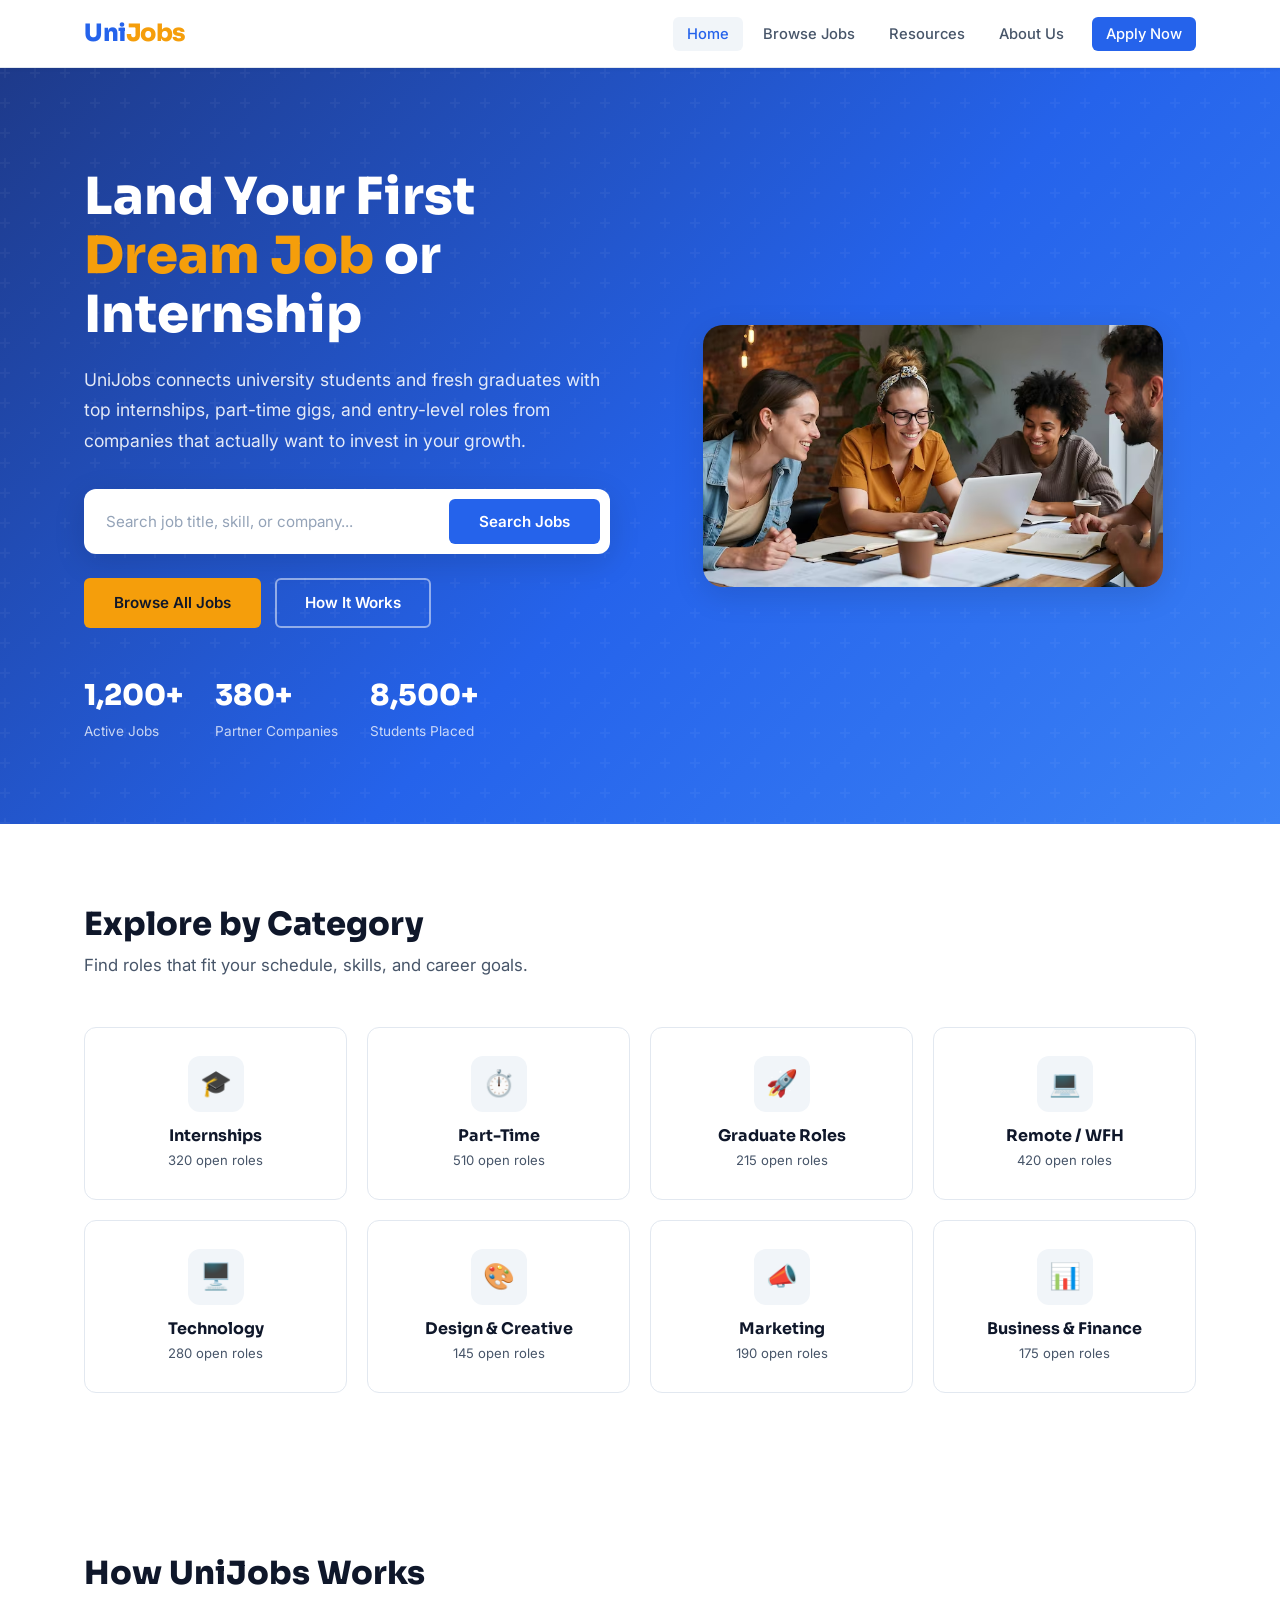
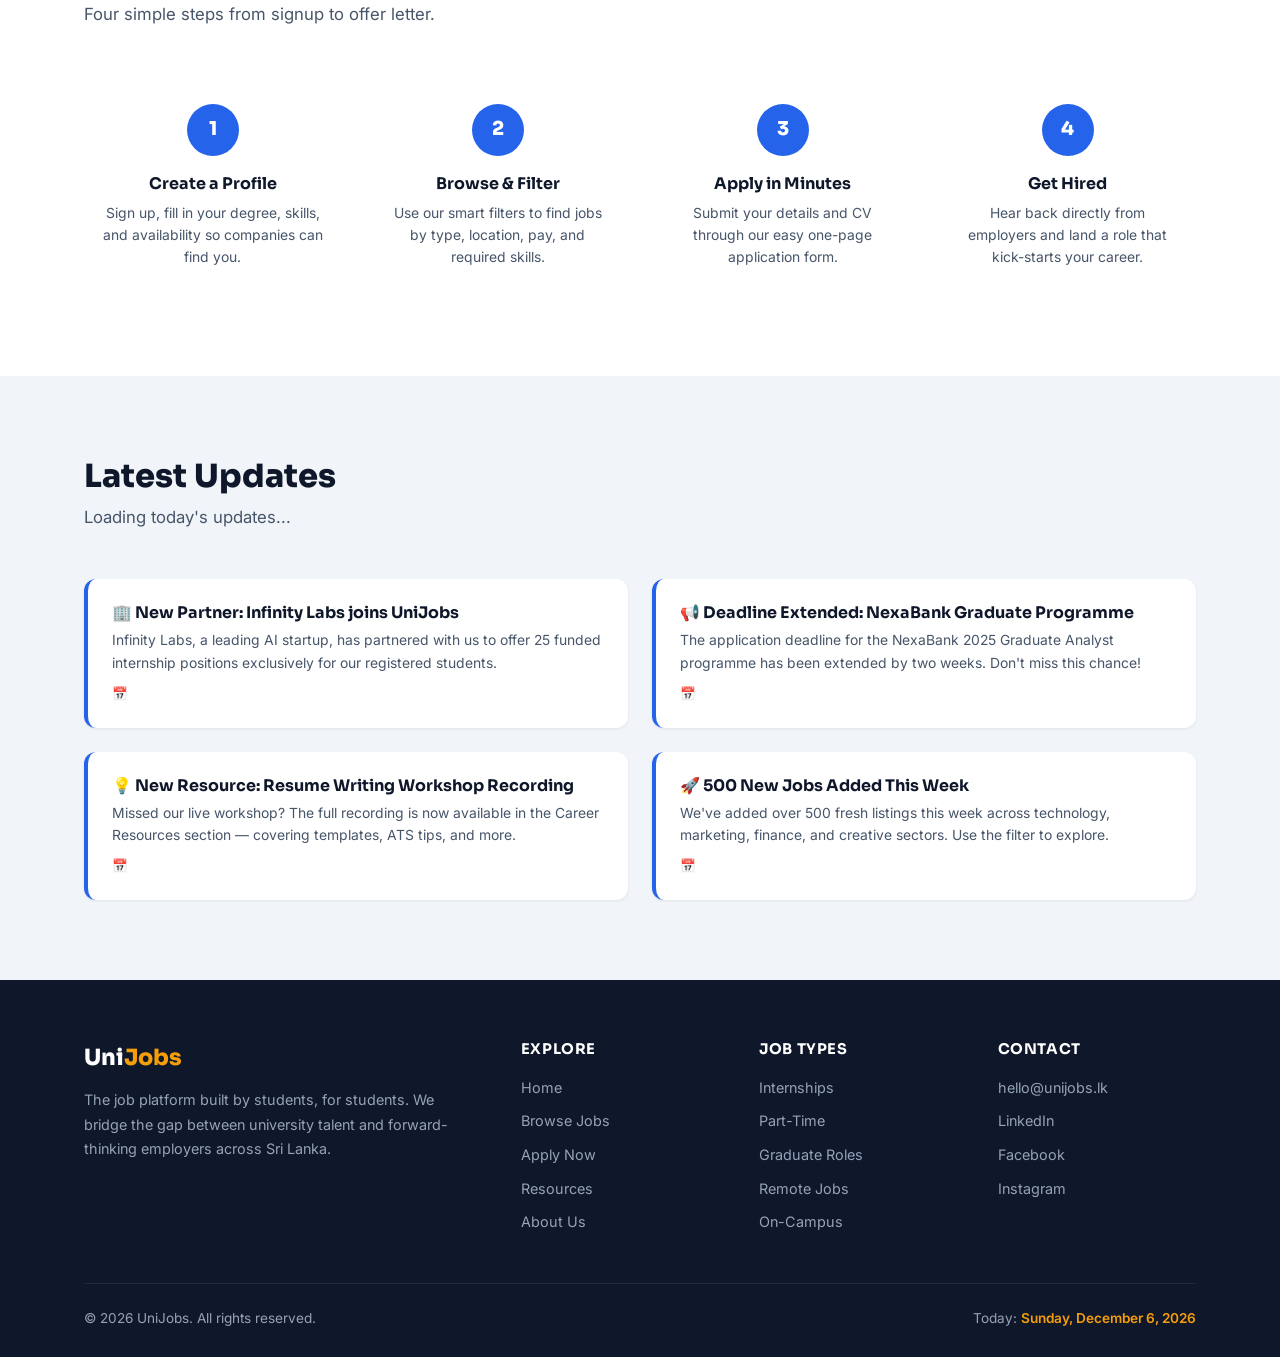
==== index.html @ 3ea44211 "jj" ====
<!DOCTYPE html>
<html lang="en">
<head>
    <meta charset="UTF-8" />
    <meta name="viewport" content="width=device-width, initial-scale=1.0" />
    <title>UniJobs — Find Student-Friendly Jobs & Internships</title>
    <!-- External CSS -->
    <link rel="stylesheet" href="css/global.css" />
    <link rel="stylesheet" href="css/index.css" />
    <script src="js/date.js" defer></script>
</head>
<body>

    <!-- =============================================
         NAVIGATION BAR (consistent across all pages)
         ============================================= -->
    <nav class="navbar">
        <div class="container">
            <!-- Logo -->
            <a href="index.html" class="logo">Uni<span>Jobs</span></a>

            <!-- Nav Links -->
            <ul class="nav-links" id="navLinks">
                <li><a href="index.html" class="active">Home</a></li>
                <li><a href="jobs.html">Browse Jobs</a></li>
                <li><a href="resources.html">Resources</a></li>
                <li><a href="about.html">About Us</a></li>
                <li><a href="apply.html" class="nav-cta">Apply Now</a></li>
            </ul>

            <!-- Mobile hamburger -->
            <div class="nav-toggle" id="navToggle" aria-label="Toggle menu">
                <span></span>
                <span></span>
                <span></span>
            </div>
        </div>
    </nav>
    <!-- END NAVBAR -->

    <!-- =============================================
         HERO SECTION
         ============================================= -->
    <section class="hero">
        <div class="container">

            <!-- Left: headline + search -->
            <div class="hero-text">
                <h1>
                    Land Your First <span class="highlight">Dream Job</span>
                    or Internship
                </h1>
                <p>
                    UniJobs connects university students and fresh graduates with
                    top internships, part-time gigs, and entry-level roles from
                    companies that actually want to invest in your growth.
                </p>

                <!-- Quick Search Bar -->
                <div class="search-bar">
                    <input type="text" id="heroSearch" placeholder="Search job title, skill, or company..." />
                    <button class="btn btn-primary" onclick="handleHeroSearch()">Search Jobs</button>
                </div>

                <!-- CTA Buttons -->
                <div class="hero-actions">
                    <a href="jobs.html" class="btn btn-accent">Browse All Jobs</a>
                    <a href="about.html" class="btn btn-outline" style="color:#fff;border-color:rgba(255,255,255,.5);">How It Works</a>
                </div>

                <!-- Quick stats -->
                <div class="hero-stats">
                    <div class="stat">
                        <strong>1,200+</strong>
                        <span>Active Jobs</span>
                    </div>
                    <div class="stat">
                        <strong>380+</strong>
                        <span>Partner Companies</span>
                    </div>
                    <div class="stat">
                        <strong>8,500+</strong>
                        <span>Students Placed</span>
                    </div>
                </div>
            </div>

            
            <div class="hero-image-wrap">
                <img src="assets/home.avif"
                     alt="University student searching for jobs on laptop" />
            </div>

        </div>
    </section>
    <!-- END HERO -->

    <!-- =============================================
         JOB CATEGORIES SECTION
         ============================================= -->
    <section class="section">
        <div class="container">
            <h2 class="section-title">Explore by Category</h2>
            <p class="section-sub">
                Find roles that fit your schedule, skills, and career goals.
            </p>

            <div class="categories-grid">
                <!-- Category cards -->
                <div class="cat-card" onclick="window.location='jobs.html?cat=internship'">
                    <div class="cat-icon">🎓</div>
                    <h3>Internships</h3>
                    <p>320 open roles</p>
                </div>

                <div class="cat-card" onclick="window.location='jobs.html?cat=parttime'">
                    <div class="cat-icon">⏱️</div>
                    <h3>Part-Time</h3>
                    <p>510 open roles</p>
                </div>

                <div class="cat-card" onclick="window.location='jobs.html?cat=graduate'">
                    <div class="cat-icon">🚀</div>
                    <h3>Graduate Roles</h3>
                    <p>215 open roles</p>
                </div>

                <div class="cat-card" onclick="window.location='jobs.html?cat=remote'">
                    <div class="cat-icon">💻</div>
                    <h3>Remote / WFH</h3>
                    <p>420 open roles</p>
                </div>

                <div class="cat-card" onclick="window.location='jobs.html?cat=tech'">
                    <div class="cat-icon">🖥️</div>
                    <h3>Technology</h3>
                    <p>280 open roles</p>
                </div>

                <div class="cat-card" onclick="window.location='jobs.html?cat=design'">
                    <div class="cat-icon">🎨</div>
                    <h3>Design & Creative</h3>
                    <p>145 open roles</p>
                </div>

                <div class="cat-card" onclick="window.location='jobs.html?cat=marketing'">
                    <div class="cat-icon">📣</div>
                    <h3>Marketing</h3>
                    <p>190 open roles</p>
                </div>

                <div class="cat-card" onclick="window.location='jobs.html?cat=business'">
                    <div class="cat-icon">📊</div>
                    <h3>Business & Finance</h3>
                    <p>175 open roles</p>
                </div>
            </div>
        </div>
    </section>


    <!-- =============================================
         HOW IT WORKS
         ============================================= -->
    <section class="section">
        <div class="container">
            <h2 class="section-title">How UniJobs Works</h2>
            <p class="section-sub">Four simple steps from signup to offer letter.</p>

            <div class="how-grid">
                <div class="how-step">
                    <div class="step-num">1</div>
                    <h3>Create a Profile</h3>
                    <p>Sign up, fill in your degree, skills, and availability so companies can find you.</p>
                </div>
                <div class="how-step">
                    <div class="step-num">2</div>
                    <h3>Browse & Filter</h3>
                    <p>Use our smart filters to find jobs by type, location, pay, and required skills.</p>
                </div>
                <div class="how-step">
                    <div class="step-num">3</div>
                    <h3>Apply in Minutes</h3>
                    <p>Submit your details and CV through our easy one-page application form.</p>
                </div>
                <div class="how-step">
                    <div class="step-num">4</div>
                    <h3>Get Hired</h3>
                    <p>Hear back directly from employers and land a role that kick-starts your career.</p>
                </div>
            </div>
        </div>
    </section>
    <!-- END HOW IT WORKS -->

    <!-- =============================================
         LATEST UPDATES (Dynamic date with JS Date)
         ============================================= -->
    <section class="section updates-section">
        <div class="container">
            <h2 class="section-title">Latest Updates</h2>
            <p class="section-sub" id="todayLabel">Loading today's updates...</p>

            <div class="updates-grid">

                <div class="update-card">
                    <h4>🏢 New Partner: Infinity Labs joins UniJobs</h4>
                    <p>
                        Infinity Labs, a leading AI startup, has partnered with us to
                        offer 25 funded internship positions exclusively for our registered students.
                    </p>
                    <div class="update-date">
                        📅 <span class="dynamic-date"></span>
                    </div>
                </div>

                <div class="update-card">
                    <h4>📢 Deadline Extended: NexaBank Graduate Programme</h4>
                    <p>
                        The application deadline for the NexaBank 2025 Graduate Analyst
                        programme has been extended by two weeks. Don't miss this chance!
                    </p>
                    <div class="update-date">
                        📅 <span class="dynamic-date"></span>
                    </div>
                </div>

                <div class="update-card">
                    <h4>💡 New Resource: Resume Writing Workshop Recording</h4>
                    <p>
                        Missed our live workshop? The full recording is now available in
                        the Career Resources section — covering templates, ATS tips, and more.
                    </p>
                    <div class="update-date">
                        📅 <span class="dynamic-date"></span>
                    </div>
                </div>

                <div class="update-card">
                    <h4>🚀 500 New Jobs Added This Week</h4>
                    <p>
                        We've added over 500 fresh listings this week across technology,
                        marketing, finance, and creative sectors. Use the filter to explore.
                    </p>
                    <div class="update-date">
                        📅 <span class="dynamic-date"></span>
                    </div>
                </div>

            </div>
        </div>
    </section>
    <!-- END LATEST UPDATES -->

    <!-- =============================================
         FOOTER (consistent across all pages)
         ============================================= -->
    <footer class="footer">
        <div class="container">
            <div class="footer-grid">

                <!-- Brand column -->
                <div class="footer-brand">
                    <div class="logo">Uni<span>Jobs</span></div>
                    <p>
                        The job platform built by students, for students.
                        We bridge the gap between university talent and
                        forward-thinking employers across Sri Lanka.
                    </p>
                </div>

                <!-- Quick Links -->
                <div class="footer-col">
                    <h4>Explore</h4>
                    <ul>
                        <li><a href="index.html">Home</a></li>
                        <li><a href="jobs.html">Browse Jobs</a></li>
                        <li><a href="apply.html">Apply Now</a></li>
                        <li><a href="resources.html">Resources</a></li>
                        <li><a href="about.html">About Us</a></li>
                    </ul>
                </div>

                <!-- Job Types -->
                <div class="footer-col">
                    <h4>Job Types</h4>
                    <ul>
                        <li><a href="jobs.html">Internships</a></li>
                        <li><a href="jobs.html">Part-Time</a></li>
                        <li><a href="jobs.html">Graduate Roles</a></li>
                        <li><a href="jobs.html">Remote Jobs</a></li>
                        <li><a href="jobs.html">On-Campus</a></li>
                    </ul>
                </div>

                <!-- Contact -->
                <div class="footer-col">
                    <h4>Contact</h4>
                    <ul>
                        <li><a href="mailto:hello@unijobs.lk">hello@unijobs.lk</a></li>
                        <li><a href="#">LinkedIn</a></li>
                        <li><a href="#">Facebook</a></li>
                        <li><a href="#">Instagram</a></li>
                    </ul>
                </div>

            </div><!-- END .footer-grid -->

            <div class="footer-bottom">
                <span>© 2026 UniJobs. All rights reserved.</span>
                <span>Today: <span id="footer-date">Loading...</span></span>
            </div>
        </div>
    </footer>


  
    
    <script src="js/date.js"></script>

</body>
</html>
---- css/global.css ----
/* ============================================================
   global.css — Core Variables, Reset, Nav, and Footer
   ============================================================ */

@import url('https://fonts.googleapis.com/css2?family=Inter:wght@400;500;600;700&family=Sora:wght@600;700;800&display=swap');

:root {
    --clr-primary:    #2563eb;
    --clr-primary-dk: #1d4ed8;
    --clr-accent:     #f59e0b;
    --clr-dark:       #0f172a;
    --clr-mid:        #475569;
    --clr-light:      #f1f5f9;
    --clr-white:      #ffffff;
    --clr-border:     #e2e8f0;
    --clr-success:    #16a34a;
    --clr-error:      #dc2626;
    --ff-display: 'Sora', sans-serif;
    --ff-body:    'Inter', sans-serif;
    --radius-sm: 6px;
    --radius-md: 12px;
    --radius-lg: 20px;
    --shadow-sm: 0 1px 3px rgba(0,0,0,.08);
    --shadow-md: 0 4px 16px rgba(0,0,0,.10);
    --shadow-lg: 0 8px 32px rgba(0,0,0,.12);
    --nav-h: 68px;
}

*, *::before, *::after { 
   box-sizing: border-box;
   margin: 0; padding: 0; 
}
html { 
   scroll-behavior: smooth; 
}
body { 
   font-family: var(--ff-body); 
   font-size: 16px;
   color: var(--clr-dark);
   background-color: var(--clr-white);
   line-height: 1.6; 
}
a { 
   color: var(--clr-primary); 
   text-decoration: none; 
   transition: color .2s;
}
a:hover { 
   color: var(--clr-primary-dk);
}
img {
   max-width: 100%; 
   display: block; 
}
ul { 
   list-style: none; 
}
h1, h2, h3, h4 { 
   font-family: var(--ff-display); 
   line-height: 1.25; 
}
.container { 
   max-width: 1160px; 
   margin: 0 auto;
   padding: 0 24px; 
}
.section { 
   padding: 80px 0; 
}
.section-title { 
   font-size: 2rem; 
   font-weight: 800; 
   color: var(--clr-dark);
   margin-bottom: 8px;
}
.section-sub {
   color: var(--clr-mid);
   font-size: 1.05rem; 
   margin-bottom: 48px; 
}
.btn { 
   display: inline-block;
   padding: 11px 28px;
   border-radius: var(--radius-sm);
   font-family: var(--ff-body);
   font-size: .95rem; 
   font-weight: 600;
   cursor: pointer;
   border: 2px solid transparent;
   transition: background .2s, color .2s, transform .15s, box-shadow .2s;
}
.btn:active { 
   transform: scale(.97); 
}
.btn-primary { 
   background: var(--clr-primary);
   color: var(--clr-white); 
}
.btn-primary:hover { 
   background: var(--clr-primary-dk); 
   color: var(--clr-white);
   box-shadow: 0 4px 14px rgba(37,99,235,.35); 
}
.btn-outline {
   background: transparent; 
   color: var(--clr-primary);
   border-color: var(--clr-primary); 
}
.btn-outline:hover {
   background: var(--clr-primary);
   color: var(--clr-white);
}
.btn-accent {
   background: var(--clr-accent); 
   color: var(--clr-dark); 
}
.btn-accent:hover { 
   background: #d97706;
   color: var(--clr-white);
}
.tag { 
   display: inline-block;
   padding: 3px 10px;
   border-radius: 99px; 
   font-size: .78rem; 
   font-weight: 600; 
   letter-spacing: .03em; 
}
.tag-blue   { 
   background: #dbeafe; 
   color: #1d4ed8; 
}
.tag-green  { 
   background: #dcfce7;
   color: #15803d;
}
.tag-orange {
   background: #ffedd5;
   color: #c2410c; 
}
.tag-purple { 
   background: #ede9fe; 
   color: #6d28d9; 
}

/* Subpage Hero (Shared by Jobs, About, Apply) */
.page-hero { 
   background: linear-gradient(135deg, #1e3a8a 0%, #2563eb 100%); 
   color: var(--clr-white); 
   padding: 60px 0;
   text-align: center;
}
.page-hero h1 {
   font-size: 2.4rem;
   font-weight: 800;
   margin-bottom: 10px;
}
.page-hero p { 
   font-size: 1.05rem;
   opacity: .85; 
}

/* Navbar */
.navbar { 
   position: sticky;
   top: 0; 
   z-index: 1000;
   background: var(--clr-white); 
   border-bottom: 1px solid var(--clr-border);
   height: var(--nav-h);
   display: flex;
   align-items: center;
   box-shadow: var(--shadow-sm); 
}
.navbar .container { 
   display: flex; 
   align-items: center;
   justify-content: space-between; 
   width: 100%; 
}
.navbar .logo {
   font-family: var(--ff-display);
   font-size: 1.5rem; 
   font-weight: 800; 
   color: var(--clr-primary);
   letter-spacing: -.5px; 
}
.navbar .logo span { 
   color: var(--clr-accent);
}
.nav-links { 
   display: flex; 
   align-items: center;
   gap: 6px; 
}
.nav-links li a {
   padding: 8px 14px; 
   border-radius: var(--radius-sm); 
   font-size: .92rem; 
   font-weight: 500; 
   color: var(--clr-mid); 
   transition: background .2s, color .2s;
}
.nav-links li a:hover, .nav-links li a.active { 
   background: var(--clr-light); 
   color: var(--clr-primary); 
}
.nav-links li a.nav-cta { 
   background: var(--clr-primary); 
   color: var(--clr-white); 
   margin-left: 8px; 
}
.nav-links li a.nav-cta:hover { 
   background: var(--clr-primary-dk); 
   color: var(--clr-white); 
}
.nav-toggle { 
   display: none; 
   flex-direction: column;
   gap: 5px;
   cursor: pointer; 
   padding: 4px; 
}
.nav-toggle span { 
   display: block; 
   width: 24px; 
   height: 2px;
   background: var(--clr-dark); 
   border-radius: 2px; 
   transition: all .3s; 
}

/* Footer */
.footer { 
   background: var(--clr-dark); 
   color: #94a3b8; 
   padding: 60px 0 28px;
}
.footer-grid { 
   display: grid; 
   grid-template-columns: 2fr 1fr 1fr 1fr; 
   gap: 40px; 
   margin-bottom: 40px;
}
.footer-brand .logo { 
   font-family: var(--ff-display);
   font-size: 1.4rem; 
   font-weight: 800; 
   color: var(--clr-white); 
}
.footer-brand .logo span { 
   color: var(--clr-accent);
}
.footer-brand p { 
   margin-top: 12px;
   font-size: .9rem; 
   line-height: 1.7; 
}
.footer-col h4 { 
   font-family: var(--ff-display); 
   font-size: .92rem; 
   font-weight: 700; 
   color: var(--clr-white); 
   margin-bottom: 16px;
   letter-spacing: .04em; 
   text-transform: uppercase; 
}
.footer-col ul li { 
   margin-bottom: 8px; 
}
.footer-col ul li a { 
   color: #94a3b8;
   font-size: .9rem;
   transition: color .2s;
}
.footer-col ul li a:hover { 
   color: var(--clr-white); 
}
.footer-bottom { 
   border-top: 1px solid #1e293b;
   padding-top: 24px; 
   display: flex; 
   justify-content: space-between; 
   align-items: center; 
   font-size: .85rem; 
}
#footer-date { 
   color: var(--clr-accent); 
   font-weight: 600; 
}

/* Global Mobile Queries */
@media (max-width: 960px) {
    .footer-grid { grid-template-columns: 1fr 1fr; }
}
@media (max-width: 640px) {
    .section { padding: 50px 0; }
    .section-title { font-size: 1.5rem; }
    .footer-grid { grid-template-columns: 1fr; }
    .footer-bottom { flex-direction: column; gap: 8px; text-align: center; }
    .nav-links { display: none; position: absolute; top: var(--nav-h); left: 0; right: 0; background: var(--clr-white); flex-direction: column; padding: 16px 24px; border-bottom: 1px solid var(--clr-border); box-shadow: var(--shadow-md); }
    .nav-links.open { display: flex; }
    .nav-links li a { display: block; padding: 11px 0; }
    .nav-toggle { display: flex; }
}
---- css/index.css ----
.hero { background: linear-gradient(135deg, #1e3a8a 0%, #2563eb 55%, #3b82f6 100%); color: var(--clr-white); padding: 100px 0 80px; position: relative; overflow: hidden; }
.hero::after { content: ''; position: absolute; inset: 0; background: url("data:image/svg+xml,%3Csvg width='60' height='60' viewBox='0 0 60 60' xmlns='http://www.w3.org/2000/svg'%3E%3Cg fill='none' fill-rule='evenodd'%3E%3Cg fill='%23ffffff' fill-opacity='0.04'%3E%3Cpath d='M36 34v-4h-2v4h-4v2h4v4h2v-4h4v-2h-4zm0-30V0h-2v4h-4v2h4v4h2V6h4V4h-4zM6 34v-4H4v4H0v2h4v4h2v-4h4v-2H6zM6 4V0H4v4H0v2h4v4h2V6h4V4H6z'/%3E%3C/g%3E%3C/g%3E%3C/svg%3E"); pointer-events: none; }
.hero .container { position: relative; z-index: 1; display: grid; grid-template-columns: 1fr 1fr; gap: 60px; align-items: center; }
.hero-text h1 { font-size: 3.2rem; font-weight: 800; line-height: 1.15; margin-bottom: 20px; }
.hero-text h1 .highlight { color: var(--clr-accent); }
.hero-text p { font-size: 1.1rem; opacity: .88; margin-bottom: 32px; line-height: 1.75; }
.hero-actions { display: flex; gap: 14px; flex-wrap: wrap; }
.hero-stats { display: flex; gap: 32px; margin-top: 44px; }
.hero-stats .stat strong { display: block; font-family: var(--ff-display); font-size: 1.8rem; font-weight: 800; color: var(--clr-white); }
.hero-stats .stat span { font-size: .85rem; opacity: .75; }
.hero-image-wrap { display: flex; justify-content: center; align-items: center; }
.hero-image-wrap img { border-radius: var(--radius-lg); box-shadow: var(--shadow-lg); width: 100%; max-width: 460px; }

.search-bar { background: var(--clr-white); border-radius: var(--radius-md); padding: 10px; display: flex; gap: 8px; box-shadow: var(--shadow-lg); margin-bottom: 24px; }
.search-bar input { flex: 1; border: none; outline: none; font-family: var(--ff-body); font-size: .95rem; color: var(--clr-dark); padding: 0 12px; background: transparent; }
.search-bar input::placeholder { color: #94a3b8; }
.search-bar button { flex-shrink: 0; }

.categories-grid { display: grid; grid-template-columns: repeat(4, 1fr); gap: 20px; }
.cat-card { background: var(--clr-white); border: 1px solid var(--clr-border); border-radius: var(--radius-md); padding: 28px 20px; text-align: center; cursor: pointer; transition: transform .2s, box-shadow .2s, border-color .2s; }
.cat-card:hover { transform: translateY(-4px); box-shadow: var(--shadow-md); border-color: var(--clr-primary); }
.cat-card .cat-icon { width: 56px; height: 56px; background: var(--clr-light); border-radius: var(--radius-md); display: flex; align-items: center; justify-content: center; margin: 0 auto 14px; font-size: 1.6rem; }
.cat-card h3 { font-size: 1rem; font-weight: 700; color: var(--clr-dark); margin-bottom: 4px; }
.cat-card p { font-size: .82rem; color: var(--clr-mid); }


.updates-section { background: var(--clr-light); }
.updates-grid { display: grid; grid-template-columns: 1fr 1fr; gap: 24px; }
.update-card { background: var(--clr-white); border-radius: var(--radius-md); padding: 24px; border-left: 4px solid var(--clr-primary); box-shadow: var(--shadow-sm); }
.update-card h4 { font-size: 1rem; font-weight: 700; margin-bottom: 6px; }
.update-card p { font-size: .87rem; color: var(--clr-mid); line-height: 1.6; }
.update-card .update-date { font-size: .78rem; color: var(--clr-mid); margin-top: 10px; display: flex; align-items: center; gap: 4px; }

.how-grid { display: grid; grid-template-columns: repeat(4, 1fr); gap: 28px; }
.how-step { text-align: center; padding: 28px 16px; }
.how-step .step-num { width: 52px; height: 52px; background: var(--clr-primary); color: var(--clr-white); border-radius: 50%; display: flex; align-items: center; justify-content: center; font-family: var(--ff-display); font-size: 1.2rem; font-weight: 800; margin: 0 auto 18px; }
.how-step h3 { font-size: 1rem; font-weight: 700; margin-bottom: 8px; }
.how-step p { font-size: .87rem; color: var(--clr-mid); }

@media (max-width: 960px) {
    .hero .container { grid-template-columns: 1fr; text-align: center; }
    .hero-image-wrap { display: none; }
    .hero-actions { justify-content: center; }
    .hero-stats { justify-content: center; }
    .categories-grid { grid-template-columns: repeat(2, 1fr); }
    .jobs-grid { grid-template-columns: 1fr 1fr; }
    .how-grid { grid-template-columns: 1fr 1fr; }
    .updates-grid { grid-template-columns: 1fr; }
}
@media (max-width: 640px) {
    .hero-text h1 { font-size: 2.1rem; }
    .categories-grid { grid-template-columns: 1fr 1fr; }
    .jobs-grid { grid-template-columns: 1fr; }
    .how-grid { grid-template-columns: 1fr; }
}
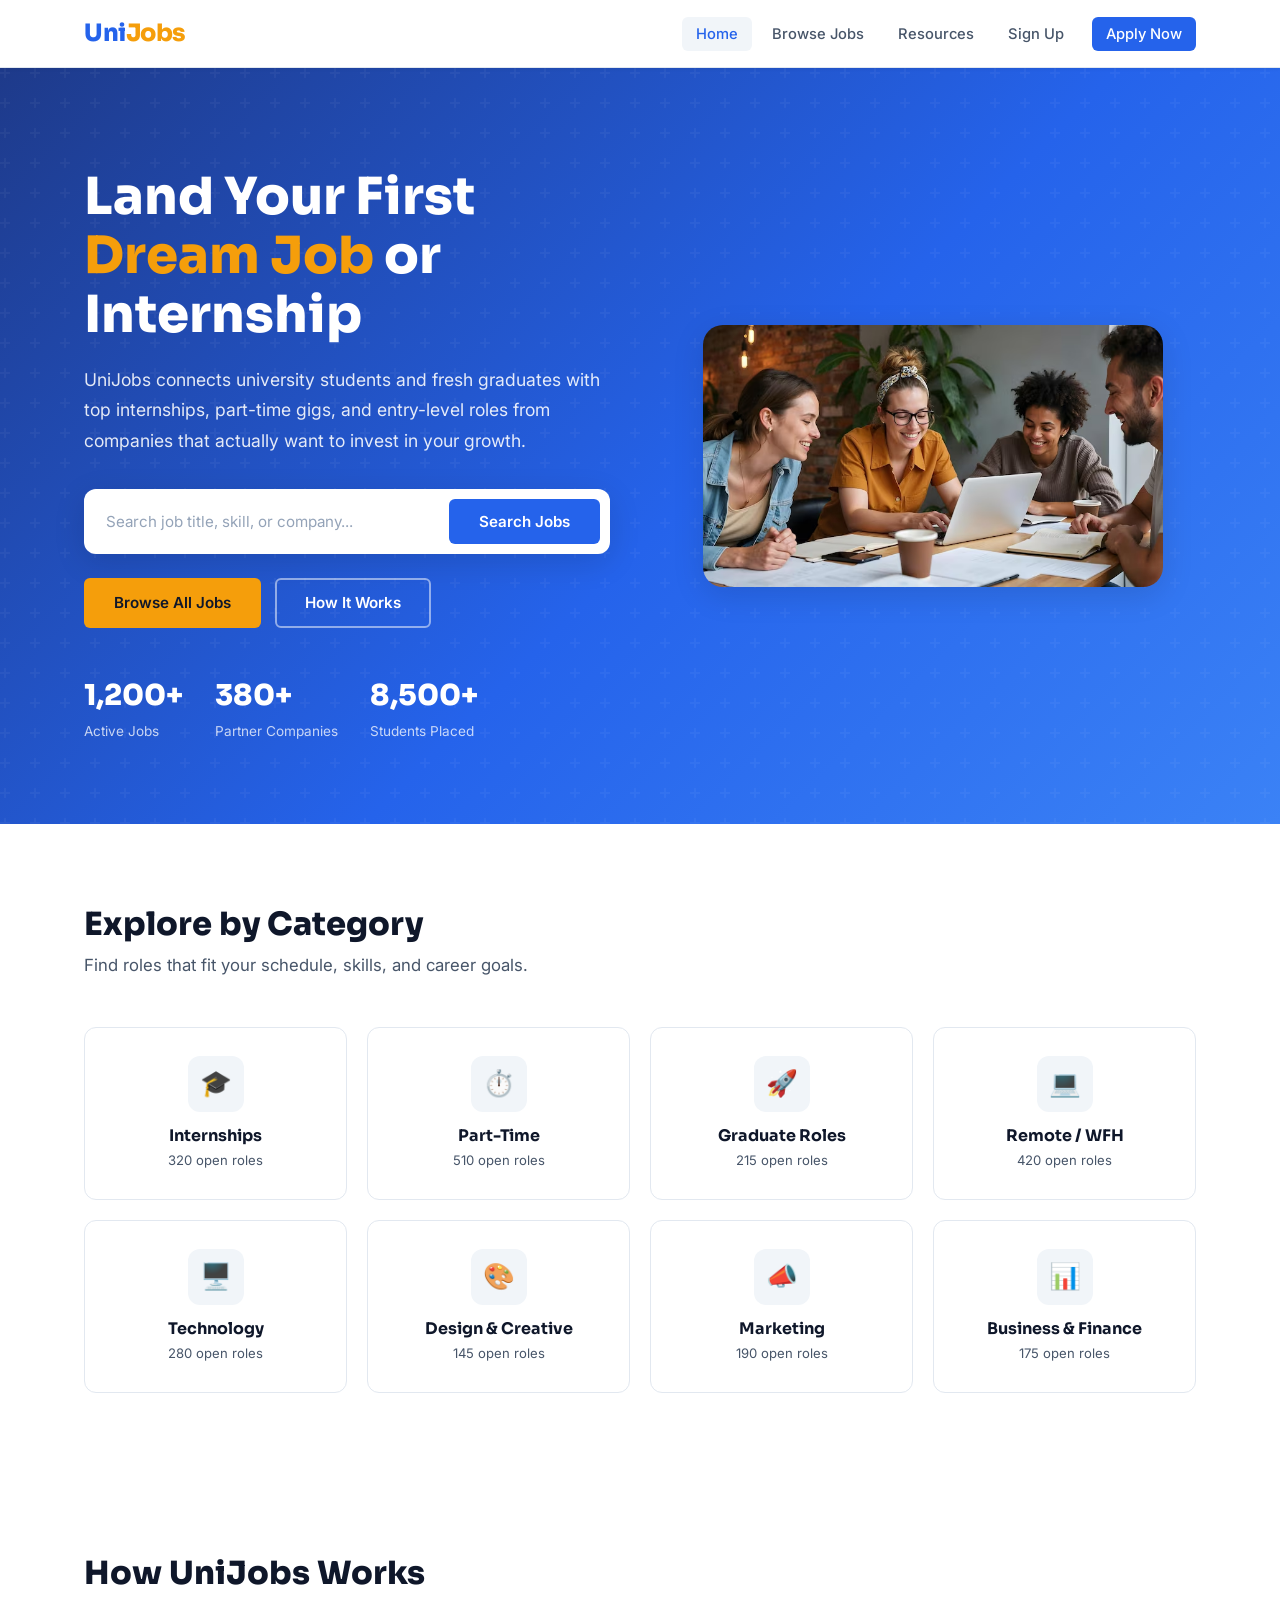
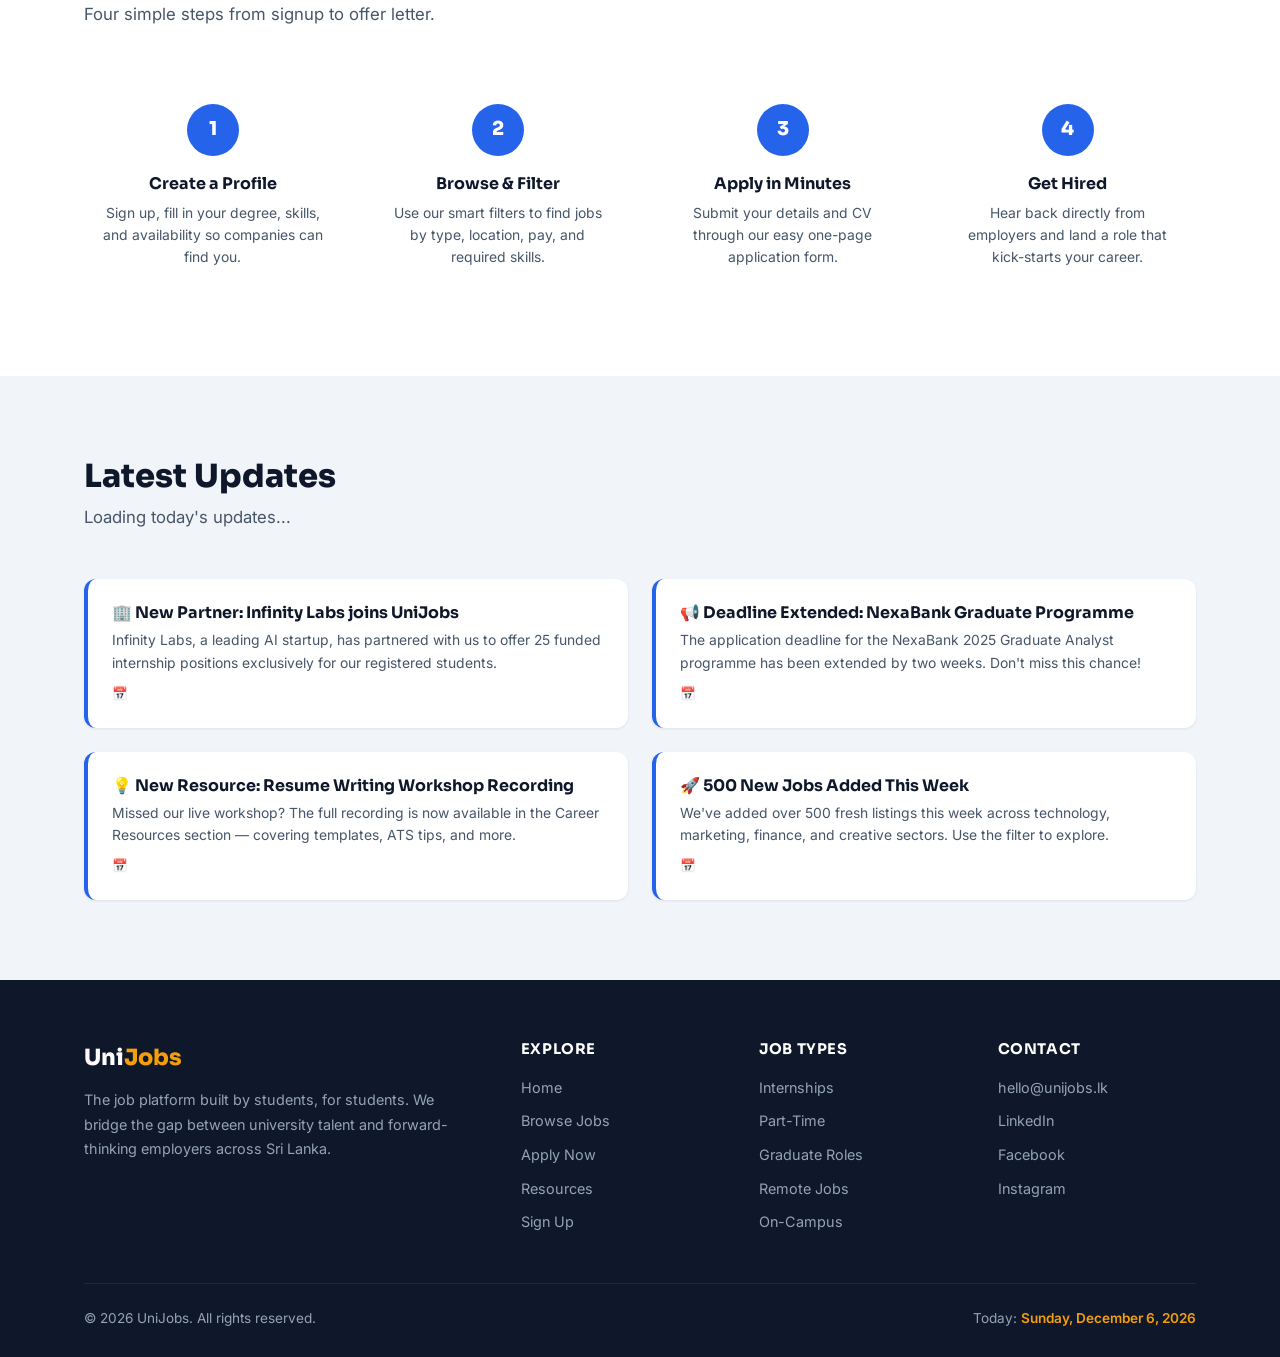
==== commit 3577b42f: "hhh" ====
--- a/index.html
+++ b/index.html
@@ -24,7 +24,7 @@
                 <li><a href="index.html" class="active">Home</a></li>
                 <li><a href="jobs.html">Browse Jobs</a></li>
                 <li><a href="resources.html">Resources</a></li>
-                <li><a href="about.html">About Us</a></li>
+                <li><a href="signup.html">Sign Up</a></li>
                 <li><a href="apply.html" class="nav-cta">Apply Now</a></li>
             </ul>
 
@@ -277,7 +277,7 @@
                         <li><a href="jobs.html">Browse Jobs</a></li>
                         <li><a href="apply.html">Apply Now</a></li>
                         <li><a href="resources.html">Resources</a></li>
-                        <li><a href="about.html">About Us</a></li>
+                        <li><a href="signup.html">Sign Up</a></li>
                     </ul>
                 </div>
 
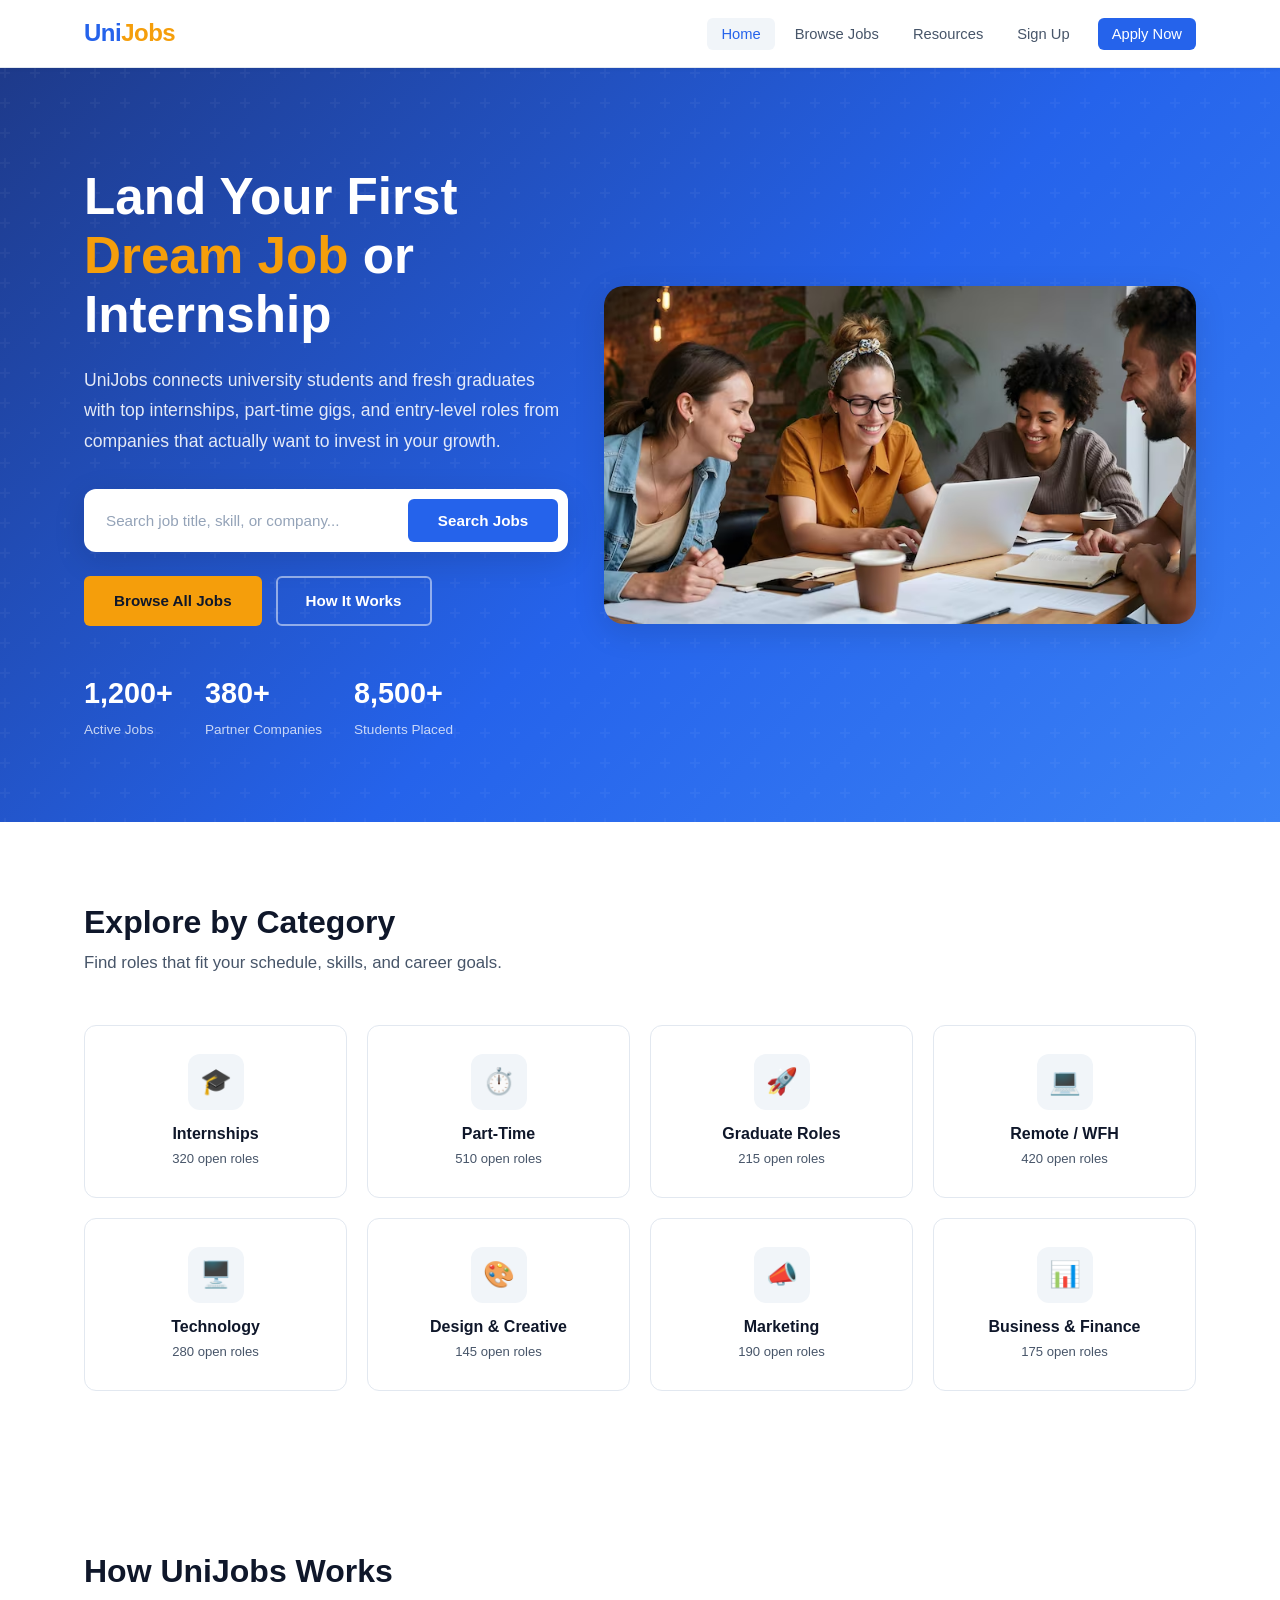
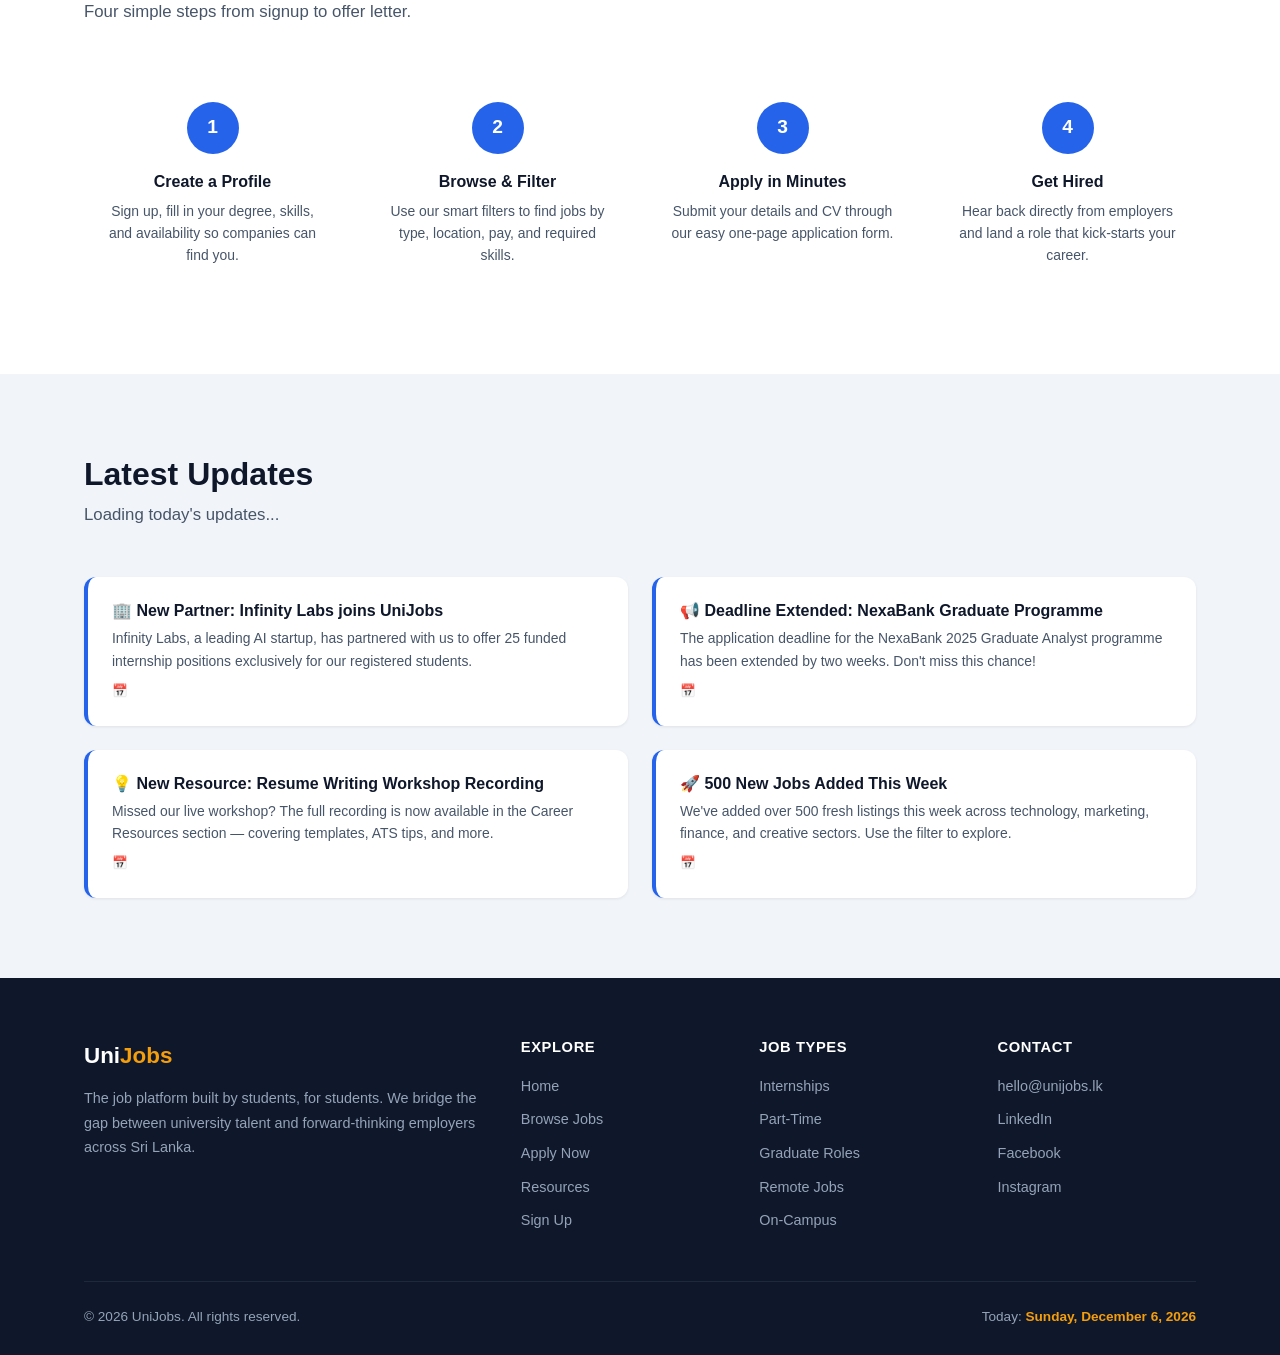
==== commit b5073f98: "Update index.html" ====
--- a/index.html
+++ b/index.html
@@ -11,9 +11,7 @@
 </head>
 <body>
 
-    <!-- =============================================
-         NAVIGATION BAR (consistent across all pages)
-         ============================================= -->
+    <!-- navigation bar (consistent across all pages) -->
     <nav class="navbar">
         <div class="container">
             <!-- Logo -->
@@ -24,7 +22,7 @@
                 <li><a href="index.html" class="active">Home</a></li>
                 <li><a href="jobs.html">Browse Jobs</a></li>
                 <li><a href="resources.html">Resources</a></li>
-                <li><a href="signup.html">Sign Up</a></li>
+                <li><a href="singup.html">Sign Up</a></li>
                 <li><a href="apply.html" class="nav-cta">Apply Now</a></li>
             </ul>
 
@@ -38,9 +36,7 @@
     </nav>
     <!-- END NAVBAR -->
 
-    <!-- =============================================
-         HERO SECTION
-         ============================================= -->
+    <!-- hero section -->
     <section class="hero">
         <div class="container">
 
@@ -93,11 +89,9 @@
 
         </div>
     </section>
-    <!-- END HERO -->
-
-    <!-- =============================================
-         JOB CATEGORIES SECTION
-         ============================================= -->
+    <!-- End hero -->
+
+    <!-- Job Categories Section -->
     <section class="section">
         <div class="container">
             <h2 class="section-title">Explore by Category</h2>
@@ -159,9 +153,7 @@
     </section>
 
 
-    <!-- =============================================
-         HOW IT WORKS
-         ============================================= -->
+    <!-- How it works-->
     <section class="section">
         <div class="container">
             <h2 class="section-title">How UniJobs Works</h2>
@@ -191,11 +183,9 @@
             </div>
         </div>
     </section>
-    <!-- END HOW IT WORKS -->
-
-    <!-- =============================================
-         LATEST UPDATES (Dynamic date with JS Date)
-         ============================================= -->
+    <!-- End how it works -->
+
+    <!--Latest updates (Dynamic date with JS Date)-->
     <section class="section updates-section">
         <div class="container">
             <h2 class="section-title">Latest Updates</h2>
@@ -250,11 +240,9 @@
             </div>
         </div>
     </section>
-    <!-- END LATEST UPDATES -->
-
-    <!-- =============================================
-         FOOTER (consistent across all pages)
-         ============================================= -->
+    <!-- End latest updates -->
+
+    <!--Footer (consistent across all pages) -->
     <footer class="footer">
         <div class="container">
             <div class="footer-grid">
@@ -277,7 +265,7 @@
                         <li><a href="jobs.html">Browse Jobs</a></li>
                         <li><a href="apply.html">Apply Now</a></li>
                         <li><a href="resources.html">Resources</a></li>
-                        <li><a href="signup.html">Sign Up</a></li>
+                        <li><a href="singup.html">Sign Up</a></li>
                     </ul>
                 </div>
 
--- a/css/global.css
+++ b/css/global.css
@@ -1,295 +1,62 @@
-/* ============================================================
-   global.css — Core Variables, Reset, Nav, and Footer
-   ============================================================ */
+﻿/* @import url('https://fonts.googleapis.com/css2?family=Inter:wght@400;500;600;700&family=Sora:wght@600;700;800&display=swap'); */
 
-@import url('https://fonts.googleapis.com/css2?family=Inter:wght@400;500;600;700&family=Sora:wght@600;700;800&display=swap');
+*, *::before, *::after { box-sizing: border-box; margin: 0; padding: 0; }
+html { scroll-behavior: smooth; }
+body { font-family: 'Inter', sans-serif; font-size: 16px; color: #0f172a; background: #ffffff; line-height: 1.6; }
+a { color: #2563eb; text-decoration: none; transition: color .2s; }
+a:hover { color: #1d4ed8; }
+img { max-width: 100%; display: block; }
+ul { list-style: none; }
+h1, h2, h3, h4 { font-family: 'Sora', sans-serif; line-height: 1.25; }
 
-:root {
-    --clr-primary:    #2563eb;
-    --clr-primary-dk: #1d4ed8;
-    --clr-accent:     #f59e0b;
-    --clr-dark:       #0f172a;
-    --clr-mid:        #475569;
-    --clr-light:      #f1f5f9;
-    --clr-white:      #ffffff;
-    --clr-border:     #e2e8f0;
-    --clr-success:    #16a34a;
-    --clr-error:      #dc2626;
-    --ff-display: 'Sora', sans-serif;
-    --ff-body:    'Inter', sans-serif;
-    --radius-sm: 6px;
-    --radius-md: 12px;
-    --radius-lg: 20px;
-    --shadow-sm: 0 1px 3px rgba(0,0,0,.08);
-    --shadow-md: 0 4px 16px rgba(0,0,0,.10);
-    --shadow-lg: 0 8px 32px rgba(0,0,0,.12);
-    --nav-h: 68px;
-}
+.container { max-width: 1160px; margin: 0 auto; padding: 0 24px; }
+.section { padding: 80px 0; }
+.section-title { font-size: 2rem; font-weight: 800; color: #0f172a; margin-bottom: 8px; }
+.section-sub { color: #475569; font-size: 1.05rem; margin-bottom: 48px; }
 
-*, *::before, *::after { 
-   box-sizing: border-box;
-   margin: 0; padding: 0; 
-}
-html { 
-   scroll-behavior: smooth; 
-}
-body { 
-   font-family: var(--ff-body); 
-   font-size: 16px;
-   color: var(--clr-dark);
-   background-color: var(--clr-white);
-   line-height: 1.6; 
-}
-a { 
-   color: var(--clr-primary); 
-   text-decoration: none; 
-   transition: color .2s;
-}
-a:hover { 
-   color: var(--clr-primary-dk);
-}
-img {
-   max-width: 100%; 
-   display: block; 
-}
-ul { 
-   list-style: none; 
-}
-h1, h2, h3, h4 { 
-   font-family: var(--ff-display); 
-   line-height: 1.25; 
-}
-.container { 
-   max-width: 1160px; 
-   margin: 0 auto;
-   padding: 0 24px; 
-}
-.section { 
-   padding: 80px 0; 
-}
-.section-title { 
-   font-size: 2rem; 
-   font-weight: 800; 
-   color: var(--clr-dark);
-   margin-bottom: 8px;
-}
-.section-sub {
-   color: var(--clr-mid);
-   font-size: 1.05rem; 
-   margin-bottom: 48px; 
-}
-.btn { 
-   display: inline-block;
-   padding: 11px 28px;
-   border-radius: var(--radius-sm);
-   font-family: var(--ff-body);
-   font-size: .95rem; 
-   font-weight: 600;
-   cursor: pointer;
-   border: 2px solid transparent;
-   transition: background .2s, color .2s, transform .15s, box-shadow .2s;
-}
-.btn:active { 
-   transform: scale(.97); 
-}
-.btn-primary { 
-   background: var(--clr-primary);
-   color: var(--clr-white); 
-}
-.btn-primary:hover { 
-   background: var(--clr-primary-dk); 
-   color: var(--clr-white);
-   box-shadow: 0 4px 14px rgba(37,99,235,.35); 
-}
-.btn-outline {
-   background: transparent; 
-   color: var(--clr-primary);
-   border-color: var(--clr-primary); 
-}
-.btn-outline:hover {
-   background: var(--clr-primary);
-   color: var(--clr-white);
-}
-.btn-accent {
-   background: var(--clr-accent); 
-   color: var(--clr-dark); 
-}
-.btn-accent:hover { 
-   background: #d97706;
-   color: var(--clr-white);
-}
-.tag { 
-   display: inline-block;
-   padding: 3px 10px;
-   border-radius: 99px; 
-   font-size: .78rem; 
-   font-weight: 600; 
-   letter-spacing: .03em; 
-}
-.tag-blue   { 
-   background: #dbeafe; 
-   color: #1d4ed8; 
-}
-.tag-green  { 
-   background: #dcfce7;
-   color: #15803d;
-}
-.tag-orange {
-   background: #ffedd5;
-   color: #c2410c; 
-}
-.tag-purple { 
-   background: #ede9fe; 
-   color: #6d28d9; 
-}
+.btn { display: inline-block; padding: 11px 28px; border-radius: 6px; font-family: 'Inter', sans-serif; font-size: .95rem; font-weight: 600; cursor: pointer; border: 2px solid transparent; transition: background .2s, color .2s, transform .15s, box-shadow .2s; }
+.btn:active { transform: scale(.97); }
+.btn-primary { background: #2563eb; color: #ffffff; }
+.btn-primary:hover { background: #1d4ed8; color: #ffffff; box-shadow: 0 4px 14px rgba(37,99,235,.35); }
+.btn-outline { background: transparent; color: #2563eb; border-color: #2563eb; }
+.btn-outline:hover { background: #2563eb; color: #ffffff; }
+.btn-accent { background: #f59e0b; color: #0f172a; }
+.btn-accent:hover { background: #d97706; color: #ffffff; }
 
-/* Subpage Hero (Shared by Jobs, About, Apply) */
-.page-hero { 
-   background: linear-gradient(135deg, #1e3a8a 0%, #2563eb 100%); 
-   color: var(--clr-white); 
-   padding: 60px 0;
-   text-align: center;
-}
-.page-hero h1 {
-   font-size: 2.4rem;
-   font-weight: 800;
-   margin-bottom: 10px;
-}
-.page-hero p { 
-   font-size: 1.05rem;
-   opacity: .85; 
-}
+.tag { display: inline-block; padding: 3px 10px; border-radius: 99px; font-size: .78rem; font-weight: 600; letter-spacing: .03em; }
+.tag-blue { background: #dbeafe; color: #1d4ed8; }
+.tag-green { background: #dcfce7; color: #15803d; }
+.tag-orange { background: #ffedd5; color: #c2410c; }
+.tag-purple { background: #ede9fe; color: #6d28d9; }
 
-/* Navbar */
-.navbar { 
-   position: sticky;
-   top: 0; 
-   z-index: 1000;
-   background: var(--clr-white); 
-   border-bottom: 1px solid var(--clr-border);
-   height: var(--nav-h);
-   display: flex;
-   align-items: center;
-   box-shadow: var(--shadow-sm); 
-}
-.navbar .container { 
-   display: flex; 
-   align-items: center;
-   justify-content: space-between; 
-   width: 100%; 
-}
-.navbar .logo {
-   font-family: var(--ff-display);
-   font-size: 1.5rem; 
-   font-weight: 800; 
-   color: var(--clr-primary);
-   letter-spacing: -.5px; 
-}
-.navbar .logo span { 
-   color: var(--clr-accent);
-}
-.nav-links { 
-   display: flex; 
-   align-items: center;
-   gap: 6px; 
-}
-.nav-links li a {
-   padding: 8px 14px; 
-   border-radius: var(--radius-sm); 
-   font-size: .92rem; 
-   font-weight: 500; 
-   color: var(--clr-mid); 
-   transition: background .2s, color .2s;
-}
-.nav-links li a:hover, .nav-links li a.active { 
-   background: var(--clr-light); 
-   color: var(--clr-primary); 
-}
-.nav-links li a.nav-cta { 
-   background: var(--clr-primary); 
-   color: var(--clr-white); 
-   margin-left: 8px; 
-}
-.nav-links li a.nav-cta:hover { 
-   background: var(--clr-primary-dk); 
-   color: var(--clr-white); 
-}
-.nav-toggle { 
-   display: none; 
-   flex-direction: column;
-   gap: 5px;
-   cursor: pointer; 
-   padding: 4px; 
-}
-.nav-toggle span { 
-   display: block; 
-   width: 24px; 
-   height: 2px;
-   background: var(--clr-dark); 
-   border-radius: 2px; 
-   transition: all .3s; 
-}
+.page-hero { background: linear-gradient(135deg, #1e3a8a 0%, #2563eb 100%); color: #ffffff; padding: 60px 0; text-align: center; }
+.page-hero h1 { font-size: 2.4rem; font-weight: 800; margin-bottom: 10px; }
+.page-hero p { font-size: 1.05rem; opacity: .85; }
 
-/* Footer */
-.footer { 
-   background: var(--clr-dark); 
-   color: #94a3b8; 
-   padding: 60px 0 28px;
-}
-.footer-grid { 
-   display: grid; 
-   grid-template-columns: 2fr 1fr 1fr 1fr; 
-   gap: 40px; 
-   margin-bottom: 40px;
-}
-.footer-brand .logo { 
-   font-family: var(--ff-display);
-   font-size: 1.4rem; 
-   font-weight: 800; 
-   color: var(--clr-white); 
-}
-.footer-brand .logo span { 
-   color: var(--clr-accent);
-}
-.footer-brand p { 
-   margin-top: 12px;
-   font-size: .9rem; 
-   line-height: 1.7; 
-}
-.footer-col h4 { 
-   font-family: var(--ff-display); 
-   font-size: .92rem; 
-   font-weight: 700; 
-   color: var(--clr-white); 
-   margin-bottom: 16px;
-   letter-spacing: .04em; 
-   text-transform: uppercase; 
-}
-.footer-col ul li { 
-   margin-bottom: 8px; 
-}
-.footer-col ul li a { 
-   color: #94a3b8;
-   font-size: .9rem;
-   transition: color .2s;
-}
-.footer-col ul li a:hover { 
-   color: var(--clr-white); 
-}
-.footer-bottom { 
-   border-top: 1px solid #1e293b;
-   padding-top: 24px; 
-   display: flex; 
-   justify-content: space-between; 
-   align-items: center; 
-   font-size: .85rem; 
-}
-#footer-date { 
-   color: var(--clr-accent); 
-   font-weight: 600; 
-}
+.navbar { position: sticky; top: 0; z-index: 1000; height: 68px; background: #ffffff; border-bottom: 1px solid #e2e8f0; display: flex; align-items: center; box-shadow: 0 1px 3px rgba(0,0,0,.08); }
+.navbar .container { display: flex; align-items: center; justify-content: space-between; width: 100%; }
+.navbar .logo { font-family: 'Sora', sans-serif; font-size: 1.5rem; font-weight: 800; color: #2563eb; letter-spacing: -.5px; }
+.navbar .logo span { color: #f59e0b; }
+.nav-links { display: flex; align-items: center; gap: 6px; }
+.nav-links li a { padding: 8px 14px; border-radius: 6px; font-size: .92rem; font-weight: 500; color: #475569; transition: background .2s, color .2s; }
+.nav-links li a:hover, .nav-links li a.active { background: #f1f5f9; color: #2563eb; }
+.nav-links li a.nav-cta { margin-left: 8px; background: #2563eb; color: #ffffff; }
+.nav-links li a.nav-cta:hover { background: #1d4ed8; color: #ffffff; }
+.nav-toggle { display: none; flex-direction: column; gap: 5px; cursor: pointer; padding: 4px; }
+.nav-toggle span { display: block; width: 24px; height: 2px; background: #0f172a; border-radius: 2px; transition: all .3s; }
 
-/* Global Mobile Queries */
+.footer { background: #0f172a; color: #94a3b8; padding: 60px 0 28px; }
+.footer-grid { display: grid; grid-template-columns: 2fr 1fr 1fr 1fr; gap: 40px; margin-bottom: 40px; }
+.footer-brand .logo { font-family: 'Sora', sans-serif; font-size: 1.4rem; font-weight: 800; color: #ffffff; }
+.footer-brand .logo span { color: #f59e0b; }
+.footer-brand p { margin-top: 12px; font-size: .9rem; line-height: 1.7; }
+.footer-col h4 { font-family: 'Sora', sans-serif; font-size: .92rem; font-weight: 700; color: #ffffff; margin-bottom: 16px; letter-spacing: .04em; text-transform: uppercase; }
+.footer-col ul li { margin-bottom: 8px; }
+.footer-col ul li a { color: #94a3b8; font-size: .9rem; transition: color .2s; }
+.footer-col ul li a:hover { color: #ffffff; }
+.footer-bottom { border-top: 1px solid #1e293b; padding-top: 24px; display: flex; justify-content: space-between; align-items: center; font-size: .85rem; }
+#footer-date { color: #f59e0b; font-weight: 600; }
+
 @media (max-width: 960px) {
     .footer-grid { grid-template-columns: 1fr 1fr; }
 }
@@ -298,7 +65,7 @@
     .section-title { font-size: 1.5rem; }
     .footer-grid { grid-template-columns: 1fr; }
     .footer-bottom { flex-direction: column; gap: 8px; text-align: center; }
-    .nav-links { display: none; position: absolute; top: var(--nav-h); left: 0; right: 0; background: var(--clr-white); flex-direction: column; padding: 16px 24px; border-bottom: 1px solid var(--clr-border); box-shadow: var(--shadow-md); }
+    .nav-links { display: none; position: absolute; top: 68px; left: 0; right: 0; background: #ffffff; flex-direction: column; padding: 16px 24px; border-bottom: 1px solid #e2e8f0; box-shadow: 0 4px 16px rgba(0,0,0,.10); }
     .nav-links.open { display: flex; }
     .nav-links li a { display: block; padding: 11px 0; }
     .nav-toggle { display: flex; }
--- a/css/index.css
+++ b/css/index.css
@@ -1,57 +1,50 @@
-
-
-.hero { background: linear-gradient(135deg, #1e3a8a 0%, #2563eb 55%, #3b82f6 100%); color: var(--clr-white); padding: 100px 0 80px; position: relative; overflow: hidden; }
+﻿.hero { background: linear-gradient(135deg, #1e3a8a 0%, #2563eb 55%, #3b82f6 100%); color: #ffffff; padding: 100px 0 80px; position: relative; overflow: hidden; }
 .hero::after { content: ''; position: absolute; inset: 0; background: url("data:image/svg+xml,%3Csvg width='60' height='60' viewBox='0 0 60 60' xmlns='http://www.w3.org/2000/svg'%3E%3Cg fill='none' fill-rule='evenodd'%3E%3Cg fill='%23ffffff' fill-opacity='0.04'%3E%3Cpath d='M36 34v-4h-2v4h-4v2h4v4h2v-4h4v-2h-4zm0-30V0h-2v4h-4v2h4v4h2V6h4V4h-4zM6 34v-4H4v4H0v2h4v4h2v-4h4v-2H6zM6 4V0H4v4H0v2h4v4h2V6h4V4H6z'/%3E%3C/g%3E%3C/g%3E%3C/svg%3E"); pointer-events: none; }
-.hero .container { position: relative; z-index: 1; display: grid; grid-template-columns: 1fr 1fr; gap: 60px; align-items: center; }
+.hero .container { position: relative; z-index: 1; display: grid; grid-template-columns: .9fr 1.1fr; gap: 36px; align-items: center; }
 .hero-text h1 { font-size: 3.2rem; font-weight: 800; line-height: 1.15; margin-bottom: 20px; }
-.hero-text h1 .highlight { color: var(--clr-accent); }
+.hero-text h1 .highlight { color: #f59e0b; }
 .hero-text p { font-size: 1.1rem; opacity: .88; margin-bottom: 32px; line-height: 1.75; }
 .hero-actions { display: flex; gap: 14px; flex-wrap: wrap; }
 .hero-stats { display: flex; gap: 32px; margin-top: 44px; }
-.hero-stats .stat strong { display: block; font-family: var(--ff-display); font-size: 1.8rem; font-weight: 800; color: var(--clr-white); }
+.hero-stats .stat strong { display: block; font-family: 'Sora', sans-serif; font-size: 1.8rem; font-weight: 800; color: #ffffff; }
 .hero-stats .stat span { font-size: .85rem; opacity: .75; }
 .hero-image-wrap { display: flex; justify-content: center; align-items: center; }
-.hero-image-wrap img { border-radius: var(--radius-lg); box-shadow: var(--shadow-lg); width: 100%; max-width: 460px; }
+.hero-image-wrap img { border-radius: 20px; box-shadow: 0 8px 32px rgba(0,0,0,.12); width: 100%; max-width: 620px; }
 
-.search-bar { background: var(--clr-white); border-radius: var(--radius-md); padding: 10px; display: flex; gap: 8px; box-shadow: var(--shadow-lg); margin-bottom: 24px; }
-.search-bar input { flex: 1; border: none; outline: none; font-family: var(--ff-body); font-size: .95rem; color: var(--clr-dark); padding: 0 12px; background: transparent; }
+.search-bar { background: #ffffff; border-radius: 12px; padding: 10px; display: flex; gap: 8px; box-shadow: 0 8px 32px rgba(0,0,0,.12); margin-bottom: 24px; }
+.search-bar input { flex: 1; border: none; outline: none; font-family: 'Inter', sans-serif; font-size: .95rem; color: #0f172a; padding: 0 12px; background: transparent; }
 .search-bar input::placeholder { color: #94a3b8; }
 .search-bar button { flex-shrink: 0; }
 
 .categories-grid { display: grid; grid-template-columns: repeat(4, 1fr); gap: 20px; }
-.cat-card { background: var(--clr-white); border: 1px solid var(--clr-border); border-radius: var(--radius-md); padding: 28px 20px; text-align: center; cursor: pointer; transition: transform .2s, box-shadow .2s, border-color .2s; }
-.cat-card:hover { transform: translateY(-4px); box-shadow: var(--shadow-md); border-color: var(--clr-primary); }
-.cat-card .cat-icon { width: 56px; height: 56px; background: var(--clr-light); border-radius: var(--radius-md); display: flex; align-items: center; justify-content: center; margin: 0 auto 14px; font-size: 1.6rem; }
-.cat-card h3 { font-size: 1rem; font-weight: 700; color: var(--clr-dark); margin-bottom: 4px; }
-.cat-card p { font-size: .82rem; color: var(--clr-mid); }
+.cat-card { background: #ffffff; border: 1px solid #e2e8f0; border-radius: 12px; padding: 28px 20px; text-align: center; cursor: pointer; transition: transform .2s, box-shadow .2s, border-color .2s; }
+.cat-card:hover { transform: translateY(-4px); box-shadow: 0 4px 16px rgba(0,0,0,.10); border-color: #2563eb; }
+.cat-card .cat-icon { width: 56px; height: 56px; background: #f1f5f9; border-radius: 12px; display: flex; align-items: center; justify-content: center; margin: 0 auto 14px; font-size: 1.6rem; }
+.cat-card h3 { font-size: 1rem; font-weight: 700; color: #0f172a; margin-bottom: 4px; }
+.cat-card p { font-size: .82rem; color: #475569; }
 
-
-.updates-section { background: var(--clr-light); }
+.updates-section { background: #f1f5f9; }
 .updates-grid { display: grid; grid-template-columns: 1fr 1fr; gap: 24px; }
-.update-card { background: var(--clr-white); border-radius: var(--radius-md); padding: 24px; border-left: 4px solid var(--clr-primary); box-shadow: var(--shadow-sm); }
+.update-card { background: #ffffff; border-radius: 12px; padding: 24px; border-left: 4px solid #2563eb; box-shadow: 0 1px 3px rgba(0,0,0,.08); }
 .update-card h4 { font-size: 1rem; font-weight: 700; margin-bottom: 6px; }
-.update-card p { font-size: .87rem; color: var(--clr-mid); line-height: 1.6; }
-.update-card .update-date { font-size: .78rem; color: var(--clr-mid); margin-top: 10px; display: flex; align-items: center; gap: 4px; }
+.update-card p { font-size: .87rem; color: #475569; line-height: 1.6; }
+.update-card .update-date { font-size: .78rem; color: #475569; margin-top: 10px; display: flex; align-items: center; gap: 4px; }
 
 .how-grid { display: grid; grid-template-columns: repeat(4, 1fr); gap: 28px; }
 .how-step { text-align: center; padding: 28px 16px; }
-.how-step .step-num { width: 52px; height: 52px; background: var(--clr-primary); color: var(--clr-white); border-radius: 50%; display: flex; align-items: center; justify-content: center; font-family: var(--ff-display); font-size: 1.2rem; font-weight: 800; margin: 0 auto 18px; }
+.how-step .step-num { width: 52px; height: 52px; background: #2563eb; color: #ffffff; border-radius: 50%; display: flex; align-items: center; justify-content: center; font-family: 'Sora', sans-serif; font-size: 1.2rem; font-weight: 800; margin: 0 auto 18px; }
 .how-step h3 { font-size: 1rem; font-weight: 700; margin-bottom: 8px; }
-.how-step p { font-size: .87rem; color: var(--clr-mid); }
+.how-step p { font-size: .87rem; color: #475569; }
 
 @media (max-width: 960px) {
     .hero .container { grid-template-columns: 1fr; text-align: center; }
     .hero-image-wrap { display: none; }
-    .hero-actions { justify-content: center; }
-    .hero-stats { justify-content: center; }
-    .categories-grid { grid-template-columns: repeat(2, 1fr); }
+    .hero-actions, .hero-stats { justify-content: center; }
+    .categories-grid, .how-grid { grid-template-columns: repeat(2, 1fr); }
     .jobs-grid { grid-template-columns: 1fr 1fr; }
-    .how-grid { grid-template-columns: 1fr 1fr; }
     .updates-grid { grid-template-columns: 1fr; }
 }
 @media (max-width: 640px) {
     .hero-text h1 { font-size: 2.1rem; }
-    .categories-grid { grid-template-columns: 1fr 1fr; }
-    .jobs-grid { grid-template-columns: 1fr; }
-    .how-grid { grid-template-columns: 1fr; }
-}+    .categories-grid, .jobs-grid, .how-grid { grid-template-columns: 1fr; }
+}
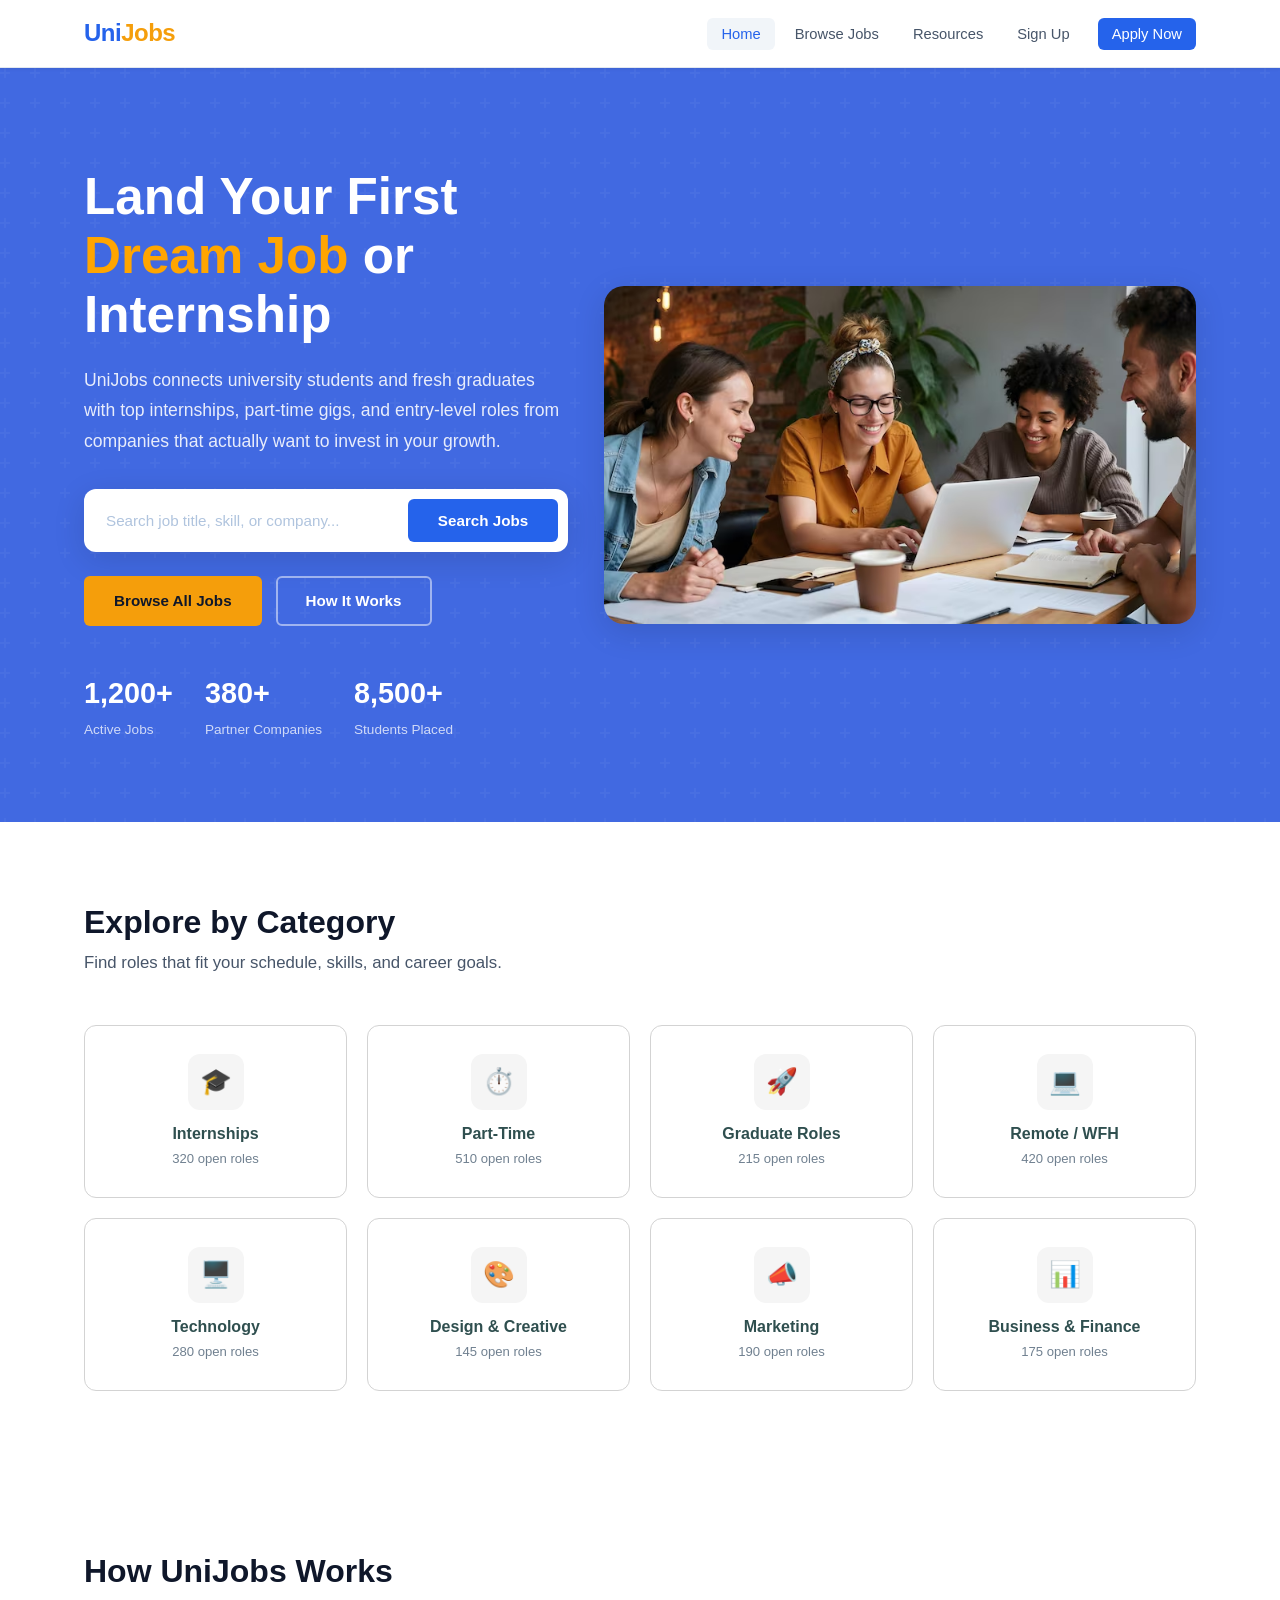
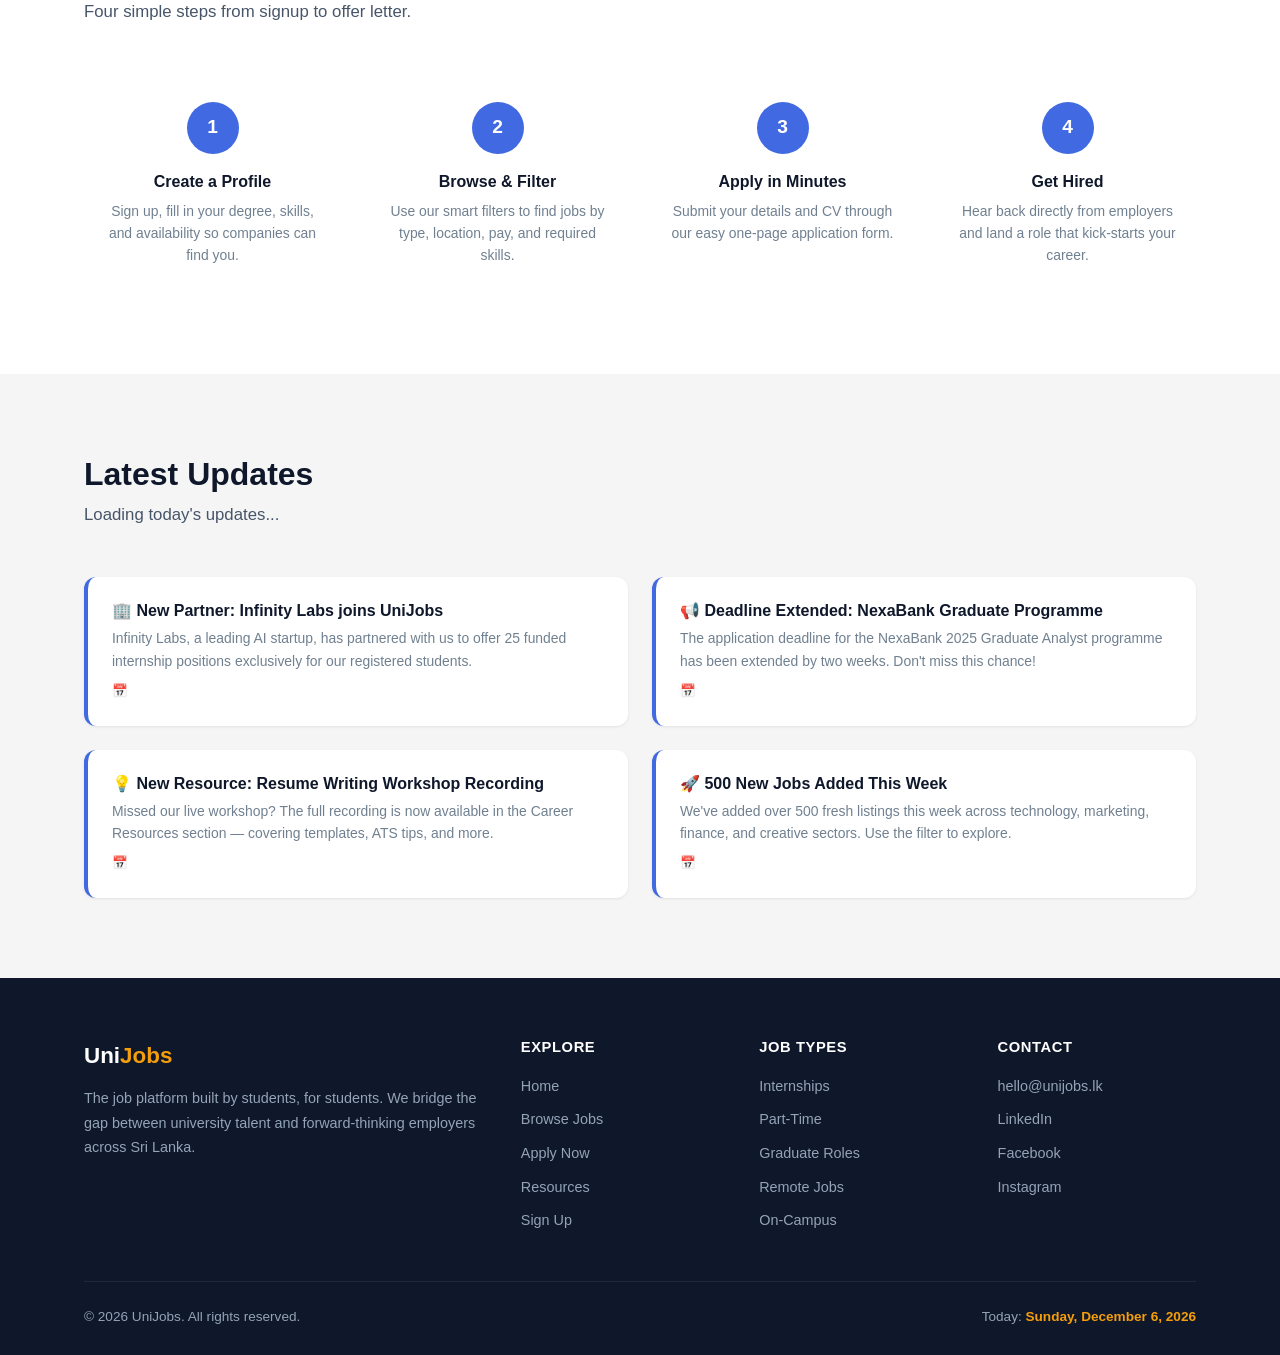
==== commit 9e5e9d08: "Update index.html" ====
--- a/index.html
+++ b/index.html
@@ -11,7 +11,7 @@
 </head>
 <body>
 
-    <!-- navigation bar (consistent across all pages) -->
+    <!-- Navigation bar -->
     <nav class="navbar">
         <div class="container">
             <!-- Logo -->
@@ -34,7 +34,6 @@
             </div>
         </div>
     </nav>
-    <!-- END NAVBAR -->
 
     <!-- hero section -->
     <section class="hero">
--- a/css/global.css
+++ b/css/global.css
@@ -1,72 +1,361 @@
-﻿/* @import url('https://fonts.googleapis.com/css2?family=Inter:wght@400;500;600;700&family=Sora:wght@600;700;800&display=swap'); */
-
-*, *::before, *::after { box-sizing: border-box; margin: 0; padding: 0; }
-html { scroll-behavior: smooth; }
-body { font-family: 'Inter', sans-serif; font-size: 16px; color: #0f172a; background: #ffffff; line-height: 1.6; }
-a { color: #2563eb; text-decoration: none; transition: color .2s; }
-a:hover { color: #1d4ed8; }
-img { max-width: 100%; display: block; }
-ul { list-style: none; }
-h1, h2, h3, h4 { font-family: 'Sora', sans-serif; line-height: 1.25; }
-
-.container { max-width: 1160px; margin: 0 auto; padding: 0 24px; }
-.section { padding: 80px 0; }
-.section-title { font-size: 2rem; font-weight: 800; color: #0f172a; margin-bottom: 8px; }
-.section-sub { color: #475569; font-size: 1.05rem; margin-bottom: 48px; }
-
-.btn { display: inline-block; padding: 11px 28px; border-radius: 6px; font-family: 'Inter', sans-serif; font-size: .95rem; font-weight: 600; cursor: pointer; border: 2px solid transparent; transition: background .2s, color .2s, transform .15s, box-shadow .2s; }
-.btn:active { transform: scale(.97); }
-.btn-primary { background: #2563eb; color: #ffffff; }
-.btn-primary:hover { background: #1d4ed8; color: #ffffff; box-shadow: 0 4px 14px rgba(37,99,235,.35); }
-.btn-outline { background: transparent; color: #2563eb; border-color: #2563eb; }
-.btn-outline:hover { background: #2563eb; color: #ffffff; }
-.btn-accent { background: #f59e0b; color: #0f172a; }
-.btn-accent:hover { background: #d97706; color: #ffffff; }
-
-.tag { display: inline-block; padding: 3px 10px; border-radius: 99px; font-size: .78rem; font-weight: 600; letter-spacing: .03em; }
-.tag-blue { background: #dbeafe; color: #1d4ed8; }
-.tag-green { background: #dcfce7; color: #15803d; }
-.tag-orange { background: #ffedd5; color: #c2410c; }
-.tag-purple { background: #ede9fe; color: #6d28d9; }
-
-.page-hero { background: linear-gradient(135deg, #1e3a8a 0%, #2563eb 100%); color: #ffffff; padding: 60px 0; text-align: center; }
-.page-hero h1 { font-size: 2.4rem; font-weight: 800; margin-bottom: 10px; }
-.page-hero p { font-size: 1.05rem; opacity: .85; }
-
-.navbar { position: sticky; top: 0; z-index: 1000; height: 68px; background: #ffffff; border-bottom: 1px solid #e2e8f0; display: flex; align-items: center; box-shadow: 0 1px 3px rgba(0,0,0,.08); }
-.navbar .container { display: flex; align-items: center; justify-content: space-between; width: 100%; }
-.navbar .logo { font-family: 'Sora', sans-serif; font-size: 1.5rem; font-weight: 800; color: #2563eb; letter-spacing: -.5px; }
-.navbar .logo span { color: #f59e0b; }
-.nav-links { display: flex; align-items: center; gap: 6px; }
-.nav-links li a { padding: 8px 14px; border-radius: 6px; font-size: .92rem; font-weight: 500; color: #475569; transition: background .2s, color .2s; }
-.nav-links li a:hover, .nav-links li a.active { background: #f1f5f9; color: #2563eb; }
-.nav-links li a.nav-cta { margin-left: 8px; background: #2563eb; color: #ffffff; }
-.nav-links li a.nav-cta:hover { background: #1d4ed8; color: #ffffff; }
-.nav-toggle { display: none; flex-direction: column; gap: 5px; cursor: pointer; padding: 4px; }
-.nav-toggle span { display: block; width: 24px; height: 2px; background: #0f172a; border-radius: 2px; transition: all .3s; }
-
-.footer { background: #0f172a; color: #94a3b8; padding: 60px 0 28px; }
-.footer-grid { display: grid; grid-template-columns: 2fr 1fr 1fr 1fr; gap: 40px; margin-bottom: 40px; }
-.footer-brand .logo { font-family: 'Sora', sans-serif; font-size: 1.4rem; font-weight: 800; color: #ffffff; }
-.footer-brand .logo span { color: #f59e0b; }
-.footer-brand p { margin-top: 12px; font-size: .9rem; line-height: 1.7; }
-.footer-col h4 { font-family: 'Sora', sans-serif; font-size: .92rem; font-weight: 700; color: #ffffff; margin-bottom: 16px; letter-spacing: .04em; text-transform: uppercase; }
-.footer-col ul li { margin-bottom: 8px; }
-.footer-col ul li a { color: #94a3b8; font-size: .9rem; transition: color .2s; }
-.footer-col ul li a:hover { color: #ffffff; }
-.footer-bottom { border-top: 1px solid #1e293b; padding-top: 24px; display: flex; justify-content: space-between; align-items: center; font-size: .85rem; }
-#footer-date { color: #f59e0b; font-weight: 600; }
+/* @import url('https://fonts.googleapis.com/css2?family=Inter:wght@400;500;600;700&family=Sora:wght@600;700;800&display=swap'); */
+
+*, *::before, *::after {
+    box-sizing: border-box;
+    margin: 0;
+    padding: 0;
+}
+
+html {
+    scroll-behavior: smooth;
+}
+
+body {
+    font-family: 'Inter', sans-serif;
+    font-size: 16px;
+    color: #0f172a;
+    background: #ffffff;
+    line-height: 1.6;
+}
+
+a {
+    color: #2563eb;
+    text-decoration: none;
+    transition: color .2s;
+}
+
+a:hover {
+    color: #1d4ed8;
+}
+
+img {
+    max-width: 100%;
+    display: block;
+}
+
+ul {
+    list-style: none;
+}
+
+h1, h2, h3, h4 {
+    font-family: 'Sora', sans-serif;
+    line-height: 1.25;
+}
+
+.container {
+    max-width: 1160px;
+    margin: 0 auto;
+    padding: 0 24px;
+}
+
+.section {
+    padding: 80px 0;
+}
+
+.section-title {
+    font-size: 2rem;
+    font-weight: 800;
+    color: #0f172a;
+    margin-bottom: 8px;
+}
+
+.section-sub {
+    color: #475569;
+    font-size: 1.05rem;
+    margin-bottom: 48px;
+}
+
+.btn {
+    display: inline-block;
+    padding: 11px 28px;
+    border-radius: 6px;
+    font-family: 'Inter', sans-serif;
+    font-size: .95rem;
+    font-weight: 600;
+    cursor: pointer;
+    border: 2px solid transparent;
+    transition: background .2s, color .2s, transform .15s, box-shadow .2s;
+}
+
+.btn:active {
+    transform: scale(.97);
+}
+
+.btn-primary {
+    background: #2563eb;
+    color: #ffffff;
+}
+
+.btn-primary:hover {
+    background: #1d4ed8;
+    color: #ffffff;
+    box-shadow: 0 4px 14px rgba(37, 99, 235, .35);
+}
+
+.btn-outline {
+    background: transparent;
+    color: #2563eb;
+    border-color: #2563eb;
+}
+
+.btn-outline:hover {
+    background: #2563eb;
+    color: #ffffff;
+}
+
+.btn-accent {
+    background: #f59e0b;
+    color: #0f172a;
+}
+
+.btn-accent:hover {
+    background: #d97706;
+    color: #ffffff;
+}
+
+.tag {
+    display: inline-block;
+    padding: 3px 10px;
+    border-radius: 99px;
+    font-size: .78rem;
+    font-weight: 600;
+    letter-spacing: .03em;
+}
+
+.tag-blue {
+    background: #dbeafe;
+    color: #1d4ed8;
+}
+
+.tag-green {
+    background: #dcfce7;
+    color: #15803d;
+}
+
+.tag-orange {
+    background: #ffedd5;
+    color: #c2410c;
+}
+
+.tag-purple {
+    background: #ede9fe;
+    color: #6d28d9;
+}
+
+.page-hero {
+    background: linear-gradient(135deg, #1e3a8a 0%, #2563eb 100%);
+    color: #ffffff;
+    padding: 60px 0;
+    text-align: center;
+}
+
+.page-hero h1 {
+    font-size: 2.4rem;
+    font-weight: 800;
+    margin-bottom: 10px;
+}
+
+.page-hero p {
+    font-size: 1.05rem;
+    opacity: .85;
+}
+
+.navbar {
+    position: sticky;
+    top: 0;
+    z-index: 1000;
+    height: 68px;
+    background: #ffffff;
+    border-bottom: 1px solid #e2e8f0;
+    display: flex;
+    align-items: center;
+    box-shadow: 0 1px 3px rgba(0, 0, 0, .08);
+}
+
+.navbar .container {
+    display: flex;
+    align-items: center;
+    justify-content: space-between;
+    width: 100%;
+}
+
+.navbar .logo {
+    font-family: 'Sora', sans-serif;
+    font-size: 1.5rem;
+    font-weight: 800;
+    color: #2563eb;
+    letter-spacing: -.5px;
+}
+
+.navbar .logo span {
+    color: #f59e0b;
+}
+
+.nav-links {
+    display: flex;
+    align-items: center;
+    gap: 6px;
+}
+
+.nav-links li a {
+    padding: 8px 14px;
+    border-radius: 6px;
+    font-size: .92rem;
+    font-weight: 500;
+    color: #475569;
+    transition: background .2s, color .2s;
+}
+
+.nav-links li a:hover,
+.nav-links li a.active {
+    background: #f1f5f9;
+    color: #2563eb;
+}
+
+.nav-links li a.nav-cta {
+    margin-left: 8px;
+    background: #2563eb;
+    color: #ffffff;
+}
+
+.nav-links li a.nav-cta:hover {
+    background: #1d4ed8;
+    color: #ffffff;
+}
+
+.nav-toggle {
+    display: none;
+    flex-direction: column;
+    gap: 5px;
+    cursor: pointer;
+    padding: 4px;
+}
+
+.nav-toggle span {
+    display: block;
+    width: 24px;
+    height: 2px;
+    background: #0f172a;
+    border-radius: 2px;
+    transition: all .3s;
+}
+
+.footer {
+    background: #0f172a;
+    color: #94a3b8;
+    padding: 60px 0 28px;
+}
+
+.footer-grid {
+    display: grid;
+    grid-template-columns: 2fr 1fr 1fr 1fr;
+    gap: 40px;
+    margin-bottom: 40px;
+}
+
+.footer-brand .logo {
+    font-family: 'Sora', sans-serif;
+    font-size: 1.4rem;
+    font-weight: 800;
+    color: #ffffff;
+}
+
+.footer-brand .logo span {
+    color: #f59e0b;
+}
+
+.footer-brand p {
+    margin-top: 12px;
+    font-size: .9rem;
+    line-height: 1.7;
+}
+
+.footer-col h4 {
+    font-family: 'Sora', sans-serif;
+    font-size: .92rem;
+    font-weight: 700;
+    color: #ffffff;
+    margin-bottom: 16px;
+    letter-spacing: .04em;
+    text-transform: uppercase;
+}
+
+.footer-col ul li {
+    margin-bottom: 8px;
+}
+
+.footer-col ul li a {
+    color: #94a3b8;
+    font-size: .9rem;
+    transition: color .2s;
+}
+
+.footer-col ul li a:hover {
+    color: #ffffff;
+}
+
+.footer-bottom {
+    border-top: 1px solid #1e293b;
+    padding-top: 24px;
+    display: flex;
+    justify-content: space-between;
+    align-items: center;
+    font-size: .85rem;
+}
+
+#footer-date {
+    color: #f59e0b;
+    font-weight: 600;
+}
 
 @media (max-width: 960px) {
-    .footer-grid { grid-template-columns: 1fr 1fr; }
-}
+    .footer-grid {
+        grid-template-columns: 1fr 1fr;
+    }
+}
+
 @media (max-width: 640px) {
-    .section { padding: 50px 0; }
-    .section-title { font-size: 1.5rem; }
-    .footer-grid { grid-template-columns: 1fr; }
-    .footer-bottom { flex-direction: column; gap: 8px; text-align: center; }
-    .nav-links { display: none; position: absolute; top: 68px; left: 0; right: 0; background: #ffffff; flex-direction: column; padding: 16px 24px; border-bottom: 1px solid #e2e8f0; box-shadow: 0 4px 16px rgba(0,0,0,.10); }
-    .nav-links.open { display: flex; }
-    .nav-links li a { display: block; padding: 11px 0; }
-    .nav-toggle { display: flex; }
-}
+    .section {
+        padding: 50px 0;
+    }
+
+    .section-title {
+        font-size: 1.5rem;
+    }
+
+    .footer-grid {
+        grid-template-columns: 1fr;
+    }
+
+    .footer-bottom {
+        flex-direction: column;
+        gap: 8px;
+        text-align: center;
+    }
+
+    .nav-links {
+        display: none;
+        position: absolute;
+        top: 68px;
+        left: 0;
+        right: 0;
+        background: #ffffff;
+        flex-direction: column;
+        padding: 16px 24px;
+        border-bottom: 1px solid #e2e8f0;
+        box-shadow: 0 4px 16px rgba(0, 0, 0, .10);
+    }
+
+    .nav-links.open {
+        display: flex;
+    }
+
+    .nav-links li a {
+        display: block;
+        padding: 11px 0;
+    }
+
+    .nav-toggle {
+        display: flex;
+    }
+}
--- a/css/index.css
+++ b/css/index.css
@@ -1,50 +1,266 @@
-﻿.hero { background: linear-gradient(135deg, #1e3a8a 0%, #2563eb 55%, #3b82f6 100%); color: #ffffff; padding: 100px 0 80px; position: relative; overflow: hidden; }
-.hero::after { content: ''; position: absolute; inset: 0; background: url("data:image/svg+xml,%3Csvg width='60' height='60' viewBox='0 0 60 60' xmlns='http://www.w3.org/2000/svg'%3E%3Cg fill='none' fill-rule='evenodd'%3E%3Cg fill='%23ffffff' fill-opacity='0.04'%3E%3Cpath d='M36 34v-4h-2v4h-4v2h4v4h2v-4h4v-2h-4zm0-30V0h-2v4h-4v2h4v4h2V6h4V4h-4zM6 34v-4H4v4H0v2h4v4h2v-4h4v-2H6zM6 4V0H4v4H0v2h4v4h2V6h4V4H6z'/%3E%3C/g%3E%3C/g%3E%3C/svg%3E"); pointer-events: none; }
-.hero .container { position: relative; z-index: 1; display: grid; grid-template-columns: .9fr 1.1fr; gap: 36px; align-items: center; }
-.hero-text h1 { font-size: 3.2rem; font-weight: 800; line-height: 1.15; margin-bottom: 20px; }
-.hero-text h1 .highlight { color: #f59e0b; }
-.hero-text p { font-size: 1.1rem; opacity: .88; margin-bottom: 32px; line-height: 1.75; }
-.hero-actions { display: flex; gap: 14px; flex-wrap: wrap; }
-.hero-stats { display: flex; gap: 32px; margin-top: 44px; }
-.hero-stats .stat strong { display: block; font-family: 'Sora', sans-serif; font-size: 1.8rem; font-weight: 800; color: #ffffff; }
-.hero-stats .stat span { font-size: .85rem; opacity: .75; }
-.hero-image-wrap { display: flex; justify-content: center; align-items: center; }
-.hero-image-wrap img { border-radius: 20px; box-shadow: 0 8px 32px rgba(0,0,0,.12); width: 100%; max-width: 620px; }
-
-.search-bar { background: #ffffff; border-radius: 12px; padding: 10px; display: flex; gap: 8px; box-shadow: 0 8px 32px rgba(0,0,0,.12); margin-bottom: 24px; }
-.search-bar input { flex: 1; border: none; outline: none; font-family: 'Inter', sans-serif; font-size: .95rem; color: #0f172a; padding: 0 12px; background: transparent; }
-.search-bar input::placeholder { color: #94a3b8; }
-.search-bar button { flex-shrink: 0; }
-
-.categories-grid { display: grid; grid-template-columns: repeat(4, 1fr); gap: 20px; }
-.cat-card { background: #ffffff; border: 1px solid #e2e8f0; border-radius: 12px; padding: 28px 20px; text-align: center; cursor: pointer; transition: transform .2s, box-shadow .2s, border-color .2s; }
-.cat-card:hover { transform: translateY(-4px); box-shadow: 0 4px 16px rgba(0,0,0,.10); border-color: #2563eb; }
-.cat-card .cat-icon { width: 56px; height: 56px; background: #f1f5f9; border-radius: 12px; display: flex; align-items: center; justify-content: center; margin: 0 auto 14px; font-size: 1.6rem; }
-.cat-card h3 { font-size: 1rem; font-weight: 700; color: #0f172a; margin-bottom: 4px; }
-.cat-card p { font-size: .82rem; color: #475569; }
-
-.updates-section { background: #f1f5f9; }
-.updates-grid { display: grid; grid-template-columns: 1fr 1fr; gap: 24px; }
-.update-card { background: #ffffff; border-radius: 12px; padding: 24px; border-left: 4px solid #2563eb; box-shadow: 0 1px 3px rgba(0,0,0,.08); }
-.update-card h4 { font-size: 1rem; font-weight: 700; margin-bottom: 6px; }
-.update-card p { font-size: .87rem; color: #475569; line-height: 1.6; }
-.update-card .update-date { font-size: .78rem; color: #475569; margin-top: 10px; display: flex; align-items: center; gap: 4px; }
-
-.how-grid { display: grid; grid-template-columns: repeat(4, 1fr); gap: 28px; }
-.how-step { text-align: center; padding: 28px 16px; }
-.how-step .step-num { width: 52px; height: 52px; background: #2563eb; color: #ffffff; border-radius: 50%; display: flex; align-items: center; justify-content: center; font-family: 'Sora', sans-serif; font-size: 1.2rem; font-weight: 800; margin: 0 auto 18px; }
-.how-step h3 { font-size: 1rem; font-weight: 700; margin-bottom: 8px; }
-.how-step p { font-size: .87rem; color: #475569; }
+.hero {
+  background-color: royalblue;
+  color: white;
+  padding: 100px 0 80px;
+  position: relative;
+  overflow: hidden;
+}
+
+.hero::after {
+  content: '';
+  position: absolute;
+  inset: 0;
+  background: url("data:image/svg+xml,%3Csvg width='60' height='60' viewBox='0 0 60 60' xmlns='http://www.w3.org/2000/svg'%3E%3Cg fill='none' fill-rule='evenodd'%3E%3Cg fill='%23ffffff' fill-opacity='0.04'%3E%3Cpath d='M36 34v-4h-2v4h-4v2h4v4h2v-4h4v-2h-4zm0-30V0h-2v4h-4v2h4v4h2V6h4V4h-4zM6 34v-4H4v4H0v2h4v4h2v-4h4v-2H6zM6 4V0H4v4H0v2h4v4h2V6h4V4H6z'/%3E%3C/g%3E%3C/g%3E%3C/svg%3E");
+  pointer-events: none;
+}
+
+.hero .container {
+  position: relative;
+  z-index: 1;
+  display: grid;
+  grid-template-columns: .9fr 1.1fr;
+  gap: 36px;
+  align-items: center;
+}
+
+.hero-text h1 {
+  font-size: 51.2px;
+  font-weight: 800;
+  line-height: 1.15;
+  margin-bottom: 20px;
+}
+
+.hero-text h1 .highlight {
+  color: orange;
+}
+
+.hero-text p {
+  font-size: 17.6px;
+  opacity: .88;
+  margin-bottom: 32px;
+  line-height: 1.75;
+}
+
+.hero-actions {
+  display: flex;
+  gap: 14px;
+  flex-wrap: wrap;
+}
+
+.hero-stats {
+  display: flex;
+  gap: 32px;
+  margin-top: 44px;
+}
+
+.hero-stats .stat strong {
+  display: block;
+  font-family: 'Sora', sans-serif;
+  font-size: 28.8px;
+  font-weight: 800;
+  color: white;
+}
+
+.hero-stats .stat span {
+  font-size: 13.6px;
+  opacity: .75;
+}
+
+.hero-image-wrap {
+  display: flex;
+  justify-content: center;
+  align-items: center;
+}
+
+.hero-image-wrap img {
+  border-radius: 20px;
+  box-shadow: 0 8px 32px rgba(0,0,0,.12);
+  width: 100%;
+  max-width: 620px;
+}
+
+.search-bar {
+  background: white;
+  border-radius: 12px;
+  padding: 10px;
+  display: flex;
+  gap: 8px;
+  box-shadow: 0 8px 32px rgba(0,0,0,.12);
+  margin-bottom: 24px;
+}
+
+.search-bar input {
+  flex: 1;
+  border: none;
+  outline: none;
+  font-family: 'Inter', sans-serif;
+  font-size: 15.2px;
+  color: darkslategray;
+  padding: 0 12px;
+  background: transparent;
+}
+
+.search-bar input::placeholder {
+  color: lightsteelblue;
+}
+
+.search-bar button {
+  flex-shrink: 0;
+}
+
+.categories-grid {
+  display: grid;
+  grid-template-columns: repeat(4, 1fr);
+  gap: 20px;
+}
+
+.cat-card {
+  background: white;
+  border: 1px solid lightgray;
+  border-radius: 12px;
+  padding: 28px 20px;
+  text-align: center;
+  cursor: pointer;
+  transition: transform .2s, box-shadow .2s, border-color .2s;
+}
+
+.cat-card:hover {
+  transform: translateY(-4px);
+  box-shadow: 0 4px 16px rgba(0,0,0,.10);
+  border-color: royalblue;
+}
+
+.cat-card .cat-icon {
+  width: 56px;
+  height: 56px;
+  background: whitesmoke;
+  border-radius: 12px;
+  display: flex;
+  align-items: center;
+  justify-content: center;
+  margin: 0 auto 14px;
+  font-size: 25.6px;
+}
+
+.cat-card h3 {
+  font-size: 16px;
+  font-weight: 700;
+  color: darkslategray;
+  margin-bottom: 4px;
+}
+
+.cat-card p {
+  font-size: 13.12px;
+  color: slategray;
+}
+
+.updates-section {
+  background: whitesmoke;
+}
+
+.updates-grid {
+  display: grid;
+  grid-template-columns: 1fr 1fr;
+  gap: 24px;
+}
+
+.update-card {
+  background: white;
+  border-radius: 12px;
+  padding: 24px;
+  border-left: 4px solid royalblue;
+  box-shadow: 0 1px 3px rgba(0,0,0,.08);
+}
+
+.update-card h4 {
+  font-size: 16px;
+  font-weight: 700;
+  margin-bottom: 6px;
+}
+
+.update-card p {
+  font-size: 13.92px;
+  color: slategray;
+  line-height: 1.6;
+}
+
+.update-card .update-date {
+  font-size: 12.48px;
+  color: slategray;
+  margin-top: 10px;
+  display: flex;
+  align-items: center;
+  gap: 4px;
+}
+
+.how-grid {
+  display: grid;
+  grid-template-columns: repeat(4, 1fr);
+  gap: 28px;
+}
+
+.how-step {
+  text-align: center;
+  padding: 28px 16px;
+}
+
+.how-step .step-num {
+  width: 52px;
+  height: 52px;
+  background: royalblue;
+  color: white;
+  border-radius: 50%;
+  display: flex;
+  align-items: center;
+  justify-content: center;
+  font-family: 'Sora', sans-serif;
+  font-size: 19.2px;
+  font-weight: 800;
+  margin: 0 auto 18px;
+}
+
+.how-step h3 {
+  font-size: 16px;
+  font-weight: 700;
+  margin-bottom: 8px;
+}
+
+.how-step p {
+  font-size: 13.92px;
+  color: slategray;
+}
 
 @media (max-width: 960px) {
-    .hero .container { grid-template-columns: 1fr; text-align: center; }
-    .hero-image-wrap { display: none; }
-    .hero-actions, .hero-stats { justify-content: center; }
-    .categories-grid, .how-grid { grid-template-columns: repeat(2, 1fr); }
-    .jobs-grid { grid-template-columns: 1fr 1fr; }
-    .updates-grid { grid-template-columns: 1fr; }
-}
+  .hero .container {
+    grid-template-columns: 1fr;
+    text-align: center;
+  }
+  .hero-image-wrap {
+    display: none;
+  }
+  .hero-actions, 
+  .hero-stats {
+    justify-content: center;
+  }
+  .categories-grid, 
+  .how-grid {
+    grid-template-columns: repeat(2, 1fr);
+  }
+  .jobs-grid {
+    grid-template-columns: 1fr 1fr;
+  }
+  .updates-grid {
+    grid-template-columns: 1fr;
+  }
+}
+
 @media (max-width: 640px) {
-    .hero-text h1 { font-size: 2.1rem; }
-    .categories-grid, .jobs-grid, .how-grid { grid-template-columns: 1fr; }
-}
+  .hero-text h1 {
+    font-size: 33.6px;
+  }
+  .categories-grid, 
+  .jobs-grid, 
+  .how-grid {
+    grid-template-columns: 1fr;
+  }
+}
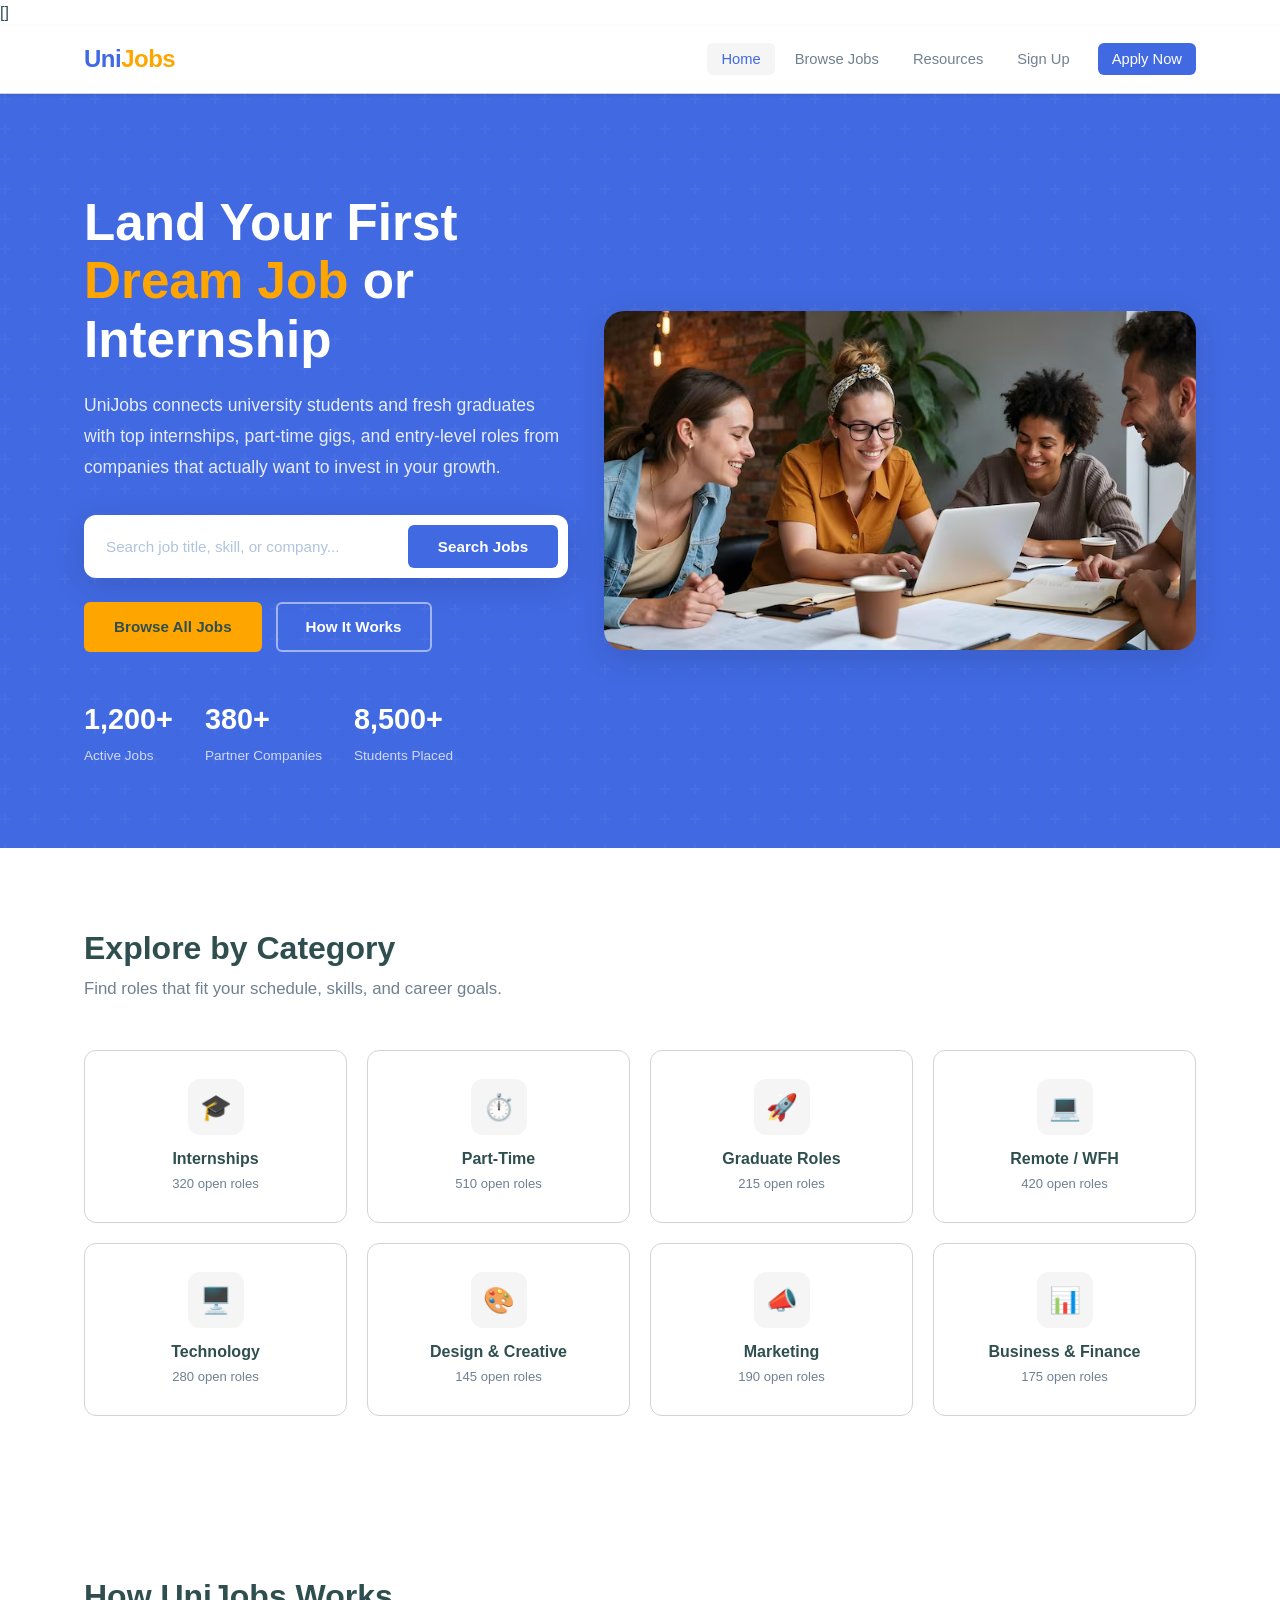
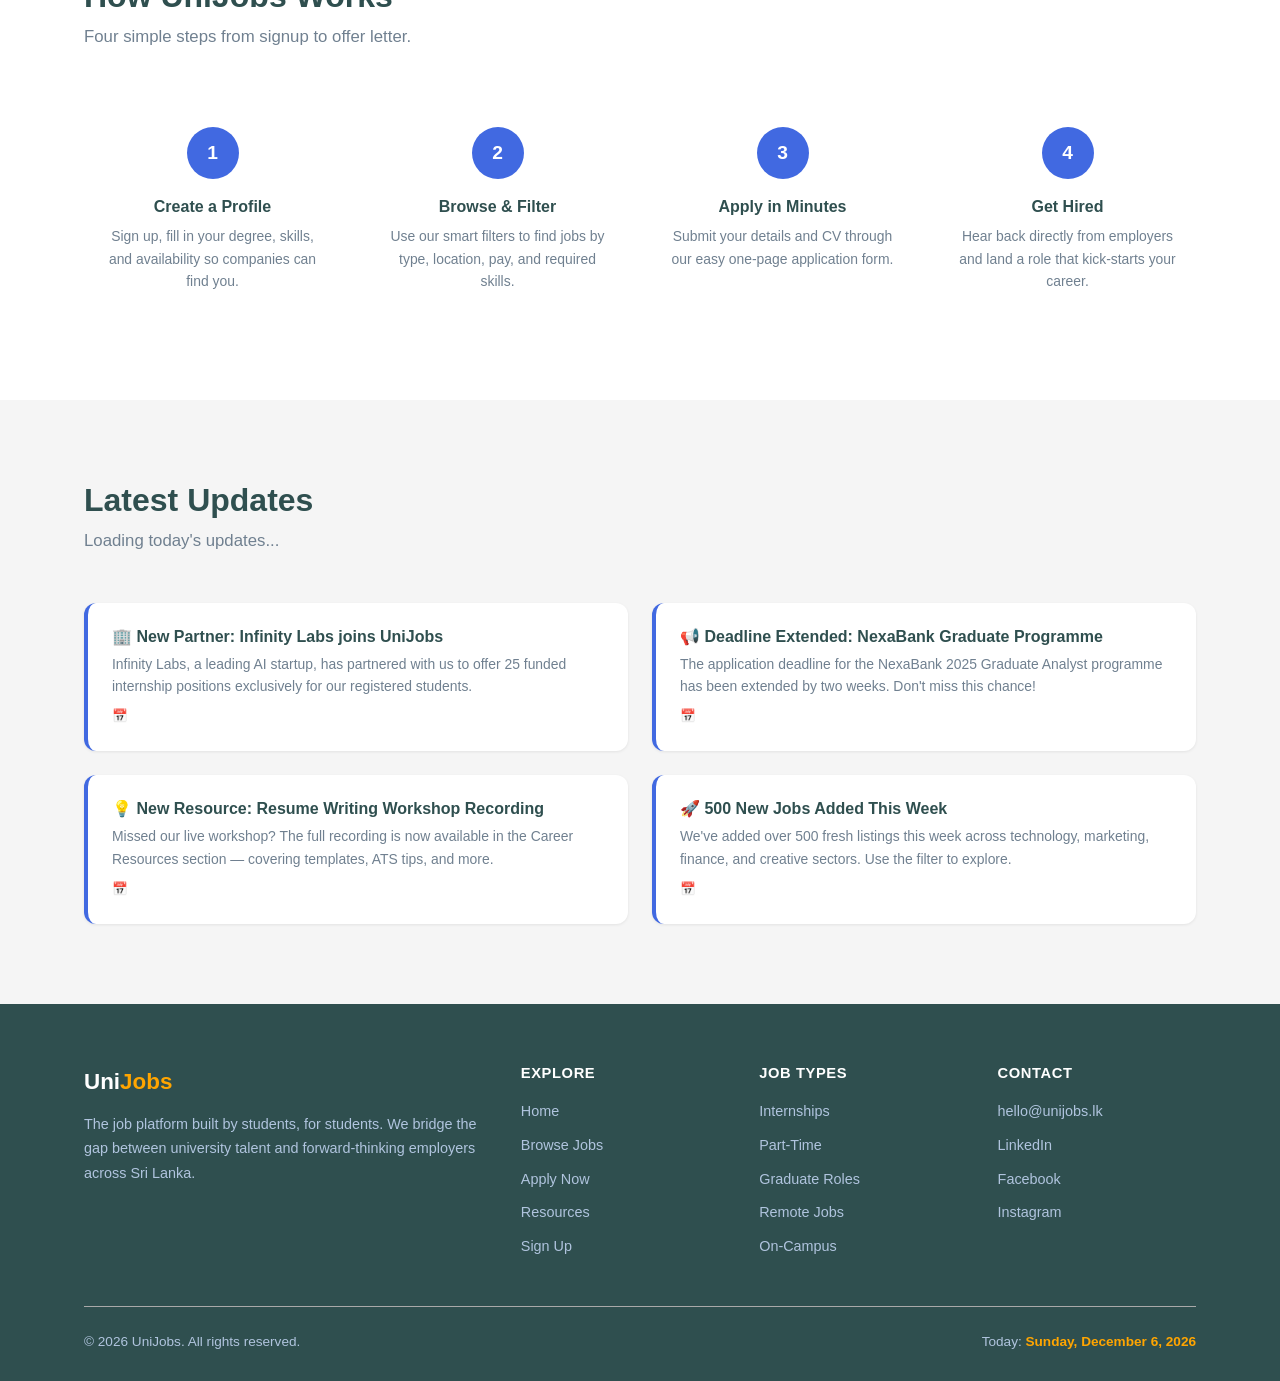
==== commit 90c94b28: "he" ====
--- a/index.html
+++ b/index.html
@@ -4,14 +4,13 @@
     <meta charset="UTF-8" />
     <meta name="viewport" content="width=device-width, initial-scale=1.0" />
     <title>UniJobs — Find Student-Friendly Jobs & Internships</title>
-    <!-- External CSS -->
-    <link rel="stylesheet" href="css/global.css" />
+[]  <link rel="stylesheet" href="css/global.css" />
     <link rel="stylesheet" href="css/index.css" />
     <script src="js/date.js" defer></script>
 </head>
 <body>
 
-    <!-- Navigation bar -->
+   
     <nav class="navbar">
         <div class="container">
             <!-- Logo -->
@@ -34,8 +33,9 @@
             </div>
         </div>
     </nav>
-
-    <!-- hero section -->
+    <!-- END NAVBAR -->
+
+   <!--hero sc-->
     <section class="hero">
         <div class="container">
 
@@ -88,9 +88,9 @@
 
         </div>
     </section>
-    <!-- End hero -->
-
-    <!-- Job Categories Section -->
+    <!-- END HERO -->
+
+  
     <section class="section">
         <div class="container">
             <h2 class="section-title">Explore by Category</h2>
@@ -152,7 +152,7 @@
     </section>
 
 
-    <!-- How it works-->
+    
     <section class="section">
         <div class="container">
             <h2 class="section-title">How UniJobs Works</h2>
@@ -182,9 +182,8 @@
             </div>
         </div>
     </section>
-    <!-- End how it works -->
-
-    <!--Latest updates (Dynamic date with JS Date)-->
+
+   
     <section class="section updates-section">
         <div class="container">
             <h2 class="section-title">Latest Updates</h2>
@@ -239,9 +238,9 @@
             </div>
         </div>
     </section>
-    <!-- End latest updates -->
-
-    <!--Footer (consistent across all pages) -->
+   
+
+   
     <footer class="footer">
         <div class="container">
             <div class="footer-grid">
@@ -291,7 +290,7 @@
                     </ul>
                 </div>
 
-            </div><!-- END .footer-grid -->
+            </div>
 
             <div class="footer-bottom">
                 <span>© 2026 UniJobs. All rights reserved.</span>
--- a/css/global.css
+++ b/css/global.css
@@ -1,361 +1,359 @@
-/* @import url('https://fonts.googleapis.com/css2?family=Inter:wght@400;500;600;700&family=Sora:wght@600;700;800&display=swap'); */
-
 *, *::before, *::after {
-    box-sizing: border-box;
-    margin: 0;
-    padding: 0;
+  box-sizing: border-box;
+  margin: 0;
+  padding: 0;
 }
 
 html {
-    scroll-behavior: smooth;
+  scroll-behavior: smooth;
 }
 
 body {
-    font-family: 'Inter', sans-serif;
-    font-size: 16px;
-    color: #0f172a;
-    background: #ffffff;
-    line-height: 1.6;
+  font-family: 'Inter', sans-serif;
+  font-size: 16px;
+  color: darkslategray;
+  background: white;
+  line-height: 1.6;
 }
 
 a {
-    color: #2563eb;
-    text-decoration: none;
-    transition: color .2s;
+  color: royalblue;
+  text-decoration: none;
+  transition: color .2s;
 }
 
 a:hover {
-    color: #1d4ed8;
+  color: darkblue;
 }
 
 img {
-    max-width: 100%;
-    display: block;
+  max-width: 100%;
+  display: block;
 }
 
 ul {
-    list-style: none;
+  list-style: none;
 }
 
 h1, h2, h3, h4 {
-    font-family: 'Sora', sans-serif;
-    line-height: 1.25;
+  font-family: 'Sora', sans-serif;
+  line-height: 1.25;
 }
 
 .container {
-    max-width: 1160px;
-    margin: 0 auto;
-    padding: 0 24px;
+  max-width: 1160px;
+  margin: 0 auto;
+  padding: 0 24px;
 }
 
 .section {
-    padding: 80px 0;
+  padding: 80px 0;
 }
 
 .section-title {
-    font-size: 2rem;
-    font-weight: 800;
-    color: #0f172a;
-    margin-bottom: 8px;
+  font-size: 32px;
+  font-weight: 800;
+  color: darkslategray;
+  margin-bottom: 8px;
 }
 
 .section-sub {
-    color: #475569;
-    font-size: 1.05rem;
-    margin-bottom: 48px;
+  color: slategray;
+  font-size: 16.8px;
+  margin-bottom: 48px;
 }
 
 .btn {
-    display: inline-block;
-    padding: 11px 28px;
-    border-radius: 6px;
-    font-family: 'Inter', sans-serif;
-    font-size: .95rem;
-    font-weight: 600;
-    cursor: pointer;
-    border: 2px solid transparent;
-    transition: background .2s, color .2s, transform .15s, box-shadow .2s;
+  display: inline-block;
+  padding: 11px 28px;
+  border-radius: 6px;
+  font-family: 'Inter', sans-serif;
+  font-size: 15.2px;
+  font-weight: 600;
+  cursor: pointer;
+  border: 2px solid transparent;
+  transition: background .2s, color .2s, transform .15s, box-shadow .2s;
 }
 
 .btn:active {
-    transform: scale(.97);
+  transform: scale(.97);
 }
 
 .btn-primary {
-    background: #2563eb;
-    color: #ffffff;
+  background: royalblue;
+  color: white;
 }
 
 .btn-primary:hover {
-    background: #1d4ed8;
-    color: #ffffff;
-    box-shadow: 0 4px 14px rgba(37, 99, 235, .35);
+  background: darkblue;
+  color: white;
+  box-shadow: 0 4px 14px rgba(37, 99, 235, .35);
 }
 
 .btn-outline {
-    background: transparent;
-    color: #2563eb;
-    border-color: #2563eb;
+  background: transparent;
+  color: royalblue;
+  border-color: royalblue;
 }
 
 .btn-outline:hover {
-    background: #2563eb;
-    color: #ffffff;
+  background: royalblue;
+  color: white;
 }
 
 .btn-accent {
-    background: #f59e0b;
-    color: #0f172a;
+  background: orange;
+  color: darkslategray;
 }
 
 .btn-accent:hover {
-    background: #d97706;
-    color: #ffffff;
+  background: darkorange;
+  color: white;
 }
 
 .tag {
-    display: inline-block;
-    padding: 3px 10px;
-    border-radius: 99px;
-    font-size: .78rem;
-    font-weight: 600;
-    letter-spacing: .03em;
+  display: inline-block;
+  padding: 3px 10px;
+  border-radius: 99px;
+  font-size: 12.48px;
+  font-weight: 600;
+  letter-spacing: .03em;
 }
 
 .tag-blue {
-    background: #dbeafe;
-    color: #1d4ed8;
+  background: aliceblue;
+  color: darkblue;
 }
 
 .tag-green {
-    background: #dcfce7;
-    color: #15803d;
+  background: honeywew;
+  color: forestgreen;
 }
 
 .tag-orange {
-    background: #ffedd5;
-    color: #c2410c;
+  background: seashell;
+  color: orangered;
 }
 
 .tag-purple {
-    background: #ede9fe;
-    color: #6d28d9;
+  background: lavender;
+  color: darkviolet;
 }
 
 .page-hero {
-    background: linear-gradient(135deg, #1e3a8a 0%, #2563eb 100%);
-    color: #ffffff;
-    padding: 60px 0;
-    text-align: center;
+  background: linear-gradient(135deg, midnightblue 0%, royalblue 100%);
+  color: white;
+  padding: 60px 0;
+  text-align: center;
 }
 
 .page-hero h1 {
-    font-size: 2.4rem;
-    font-weight: 800;
-    margin-bottom: 10px;
+  font-size: 38.4px;
+  font-weight: 800;
+  margin-bottom: 10px;
 }
 
 .page-hero p {
-    font-size: 1.05rem;
-    opacity: .85;
+  font-size: 16.8px;
+  opacity: .85;
 }
 
 .navbar {
-    position: sticky;
-    top: 0;
-    z-index: 1000;
-    height: 68px;
-    background: #ffffff;
-    border-bottom: 1px solid #e2e8f0;
-    display: flex;
-    align-items: center;
-    box-shadow: 0 1px 3px rgba(0, 0, 0, .08);
+  position: sticky;
+  top: 0;
+  z-index: 1000;
+  height: 68px;
+  background: white;
+  border-bottom: 1px solid lightgray;
+  display: flex;
+  align-items: center;
+  box-shadow: 0 1px 3px rgba(0, 0, 0, .08);
 }
 
 .navbar .container {
-    display: flex;
-    align-items: center;
-    justify-content: space-between;
-    width: 100%;
+  display: flex;
+  align-items: center;
+  justify-content: space-between;
+  width: 100%;
 }
 
 .navbar .logo {
-    font-family: 'Sora', sans-serif;
-    font-size: 1.5rem;
-    font-weight: 800;
-    color: #2563eb;
-    letter-spacing: -.5px;
+  font-family: 'Sora', sans-serif;
+  font-size: 24px;
+  font-weight: 800;
+  color: royalblue;
+  letter-spacing: -.5px;
 }
 
 .navbar .logo span {
-    color: #f59e0b;
+  color: orange;
 }
 
 .nav-links {
-    display: flex;
-    align-items: center;
-    gap: 6px;
+  display: flex;
+  align-items: center;
+  gap: 6px;
 }
 
 .nav-links li a {
-    padding: 8px 14px;
-    border-radius: 6px;
-    font-size: .92rem;
-    font-weight: 500;
-    color: #475569;
-    transition: background .2s, color .2s;
+  padding: 8px 14px;
+  border-radius: 6px;
+  font-size: 14.72px;
+  font-weight: 500;
+  color: slategray;
+  transition: background .2s, color .2s;
 }
 
 .nav-links li a:hover,
 .nav-links li a.active {
-    background: #f1f5f9;
-    color: #2563eb;
+  background: whitesmoke;
+  color: royalblue;
 }
 
 .nav-links li a.nav-cta {
-    margin-left: 8px;
-    background: #2563eb;
-    color: #ffffff;
+  margin-left: 8px;
+  background: royalblue;
+  color: white;
 }
 
 .nav-links li a.nav-cta:hover {
-    background: #1d4ed8;
-    color: #ffffff;
+  background: darkblue;
+  color: white;
 }
 
 .nav-toggle {
+  display: none;
+  flex-direction: column;
+  gap: 5px;
+  cursor: pointer;
+  padding: 4px;
+}
+
+.nav-toggle span {
+  display: block;
+  width: 24px;
+  height: 2px;
+  background: darkslategray;
+  border-radius: 2px;
+  transition: all .3s;
+}
+
+.footer {
+  background: darkslategray;
+  color: lightsteelblue;
+  padding: 60px 0 28px;
+}
+
+.footer-grid {
+  display: grid;
+  grid-template-columns: 2fr 1fr 1fr 1fr;
+  gap: 40px;
+  margin-bottom: 40px;
+}
+
+.footer-brand .logo {
+  font-family: 'Sora', sans-serif;
+  font-size: 22.4px;
+  font-weight: 800;
+  color: white;
+}
+
+.footer-brand .logo span {
+  color: orange;
+}
+
+.footer-brand p {
+  margin-top: 12px;
+  font-size: 14.4px;
+  line-height: 1.7;
+}
+
+.footer-col h4 {
+  font-family: 'Sora', sans-serif;
+  font-size: 14.72px;
+  font-weight: 700;
+  color: white;
+  margin-bottom: 16px;
+  letter-spacing: .04em;
+  text-transform: uppercase;
+}
+
+.footer-col ul li {
+  margin-bottom: 8px;
+}
+
+.footer-col ul li a {
+  color: lightsteelblue;
+  font-size: 14.4px;
+  transition: color .2s;
+}
+
+.footer-col ul li a:hover {
+  color: white;
+}
+
+.footer-bottom {
+  border-top: 1px solid darkgray;
+  padding-top: 24px;
+  display: flex;
+  justify-content: space-between;
+  align-items: center;
+  font-size: 13.6px;
+}
+
+#footer-date {
+  color: orange;
+  font-weight: 600;
+}
+
+@media (max-width: 960px) {
+  .footer-grid {
+    grid-template-columns: 1fr 1fr;
+  }
+}
+
+@media (max-width: 640px) {
+  .section {
+    padding: 50px 0;
+  }
+
+  .section-title {
+    font-size: 24px;
+  }
+
+  .footer-grid {
+    grid-template-columns: 1fr;
+  }
+
+  .footer-bottom {
+    flex-direction: column;
+    gap: 8px;
+    text-align: center;
+  }
+
+  .nav-links {
     display: none;
+    position: absolute;
+    top: 68px;
+    left: 0;
+    right: 0;
+    background: white;
     flex-direction: column;
-    gap: 5px;
-    cursor: pointer;
-    padding: 4px;
-}
-
-.nav-toggle span {
+    padding: 16px 24px;
+    border-bottom: 1px solid lightgray;
+    box-shadow: 0 4px 16px rgba(0, 0, 0, .10);
+  }
+
+  .nav-links.open {
+    display: flex;
+  }
+
+  .nav-links li a {
     display: block;
-    width: 24px;
-    height: 2px;
-    background: #0f172a;
-    border-radius: 2px;
-    transition: all .3s;
-}
-
-.footer {
-    background: #0f172a;
-    color: #94a3b8;
-    padding: 60px 0 28px;
-}
-
-.footer-grid {
-    display: grid;
-    grid-template-columns: 2fr 1fr 1fr 1fr;
-    gap: 40px;
-    margin-bottom: 40px;
-}
-
-.footer-brand .logo {
-    font-family: 'Sora', sans-serif;
-    font-size: 1.4rem;
-    font-weight: 800;
-    color: #ffffff;
-}
-
-.footer-brand .logo span {
-    color: #f59e0b;
-}
-
-.footer-brand p {
-    margin-top: 12px;
-    font-size: .9rem;
-    line-height: 1.7;
-}
-
-.footer-col h4 {
-    font-family: 'Sora', sans-serif;
-    font-size: .92rem;
-    font-weight: 700;
-    color: #ffffff;
-    margin-bottom: 16px;
-    letter-spacing: .04em;
-    text-transform: uppercase;
-}
-
-.footer-col ul li {
-    margin-bottom: 8px;
-}
-
-.footer-col ul li a {
-    color: #94a3b8;
-    font-size: .9rem;
-    transition: color .2s;
-}
-
-.footer-col ul li a:hover {
-    color: #ffffff;
-}
-
-.footer-bottom {
-    border-top: 1px solid #1e293b;
-    padding-top: 24px;
+    padding: 11px 0;
+  }
+
+  .nav-toggle {
     display: flex;
-    justify-content: space-between;
-    align-items: center;
-    font-size: .85rem;
-}
-
-#footer-date {
-    color: #f59e0b;
-    font-weight: 600;
-}
-
-@media (max-width: 960px) {
-    .footer-grid {
-        grid-template-columns: 1fr 1fr;
-    }
-}
-
-@media (max-width: 640px) {
-    .section {
-        padding: 50px 0;
-    }
-
-    .section-title {
-        font-size: 1.5rem;
-    }
-
-    .footer-grid {
-        grid-template-columns: 1fr;
-    }
-
-    .footer-bottom {
-        flex-direction: column;
-        gap: 8px;
-        text-align: center;
-    }
-
-    .nav-links {
-        display: none;
-        position: absolute;
-        top: 68px;
-        left: 0;
-        right: 0;
-        background: #ffffff;
-        flex-direction: column;
-        padding: 16px 24px;
-        border-bottom: 1px solid #e2e8f0;
-        box-shadow: 0 4px 16px rgba(0, 0, 0, .10);
-    }
-
-    .nav-links.open {
-        display: flex;
-    }
-
-    .nav-links li a {
-        display: block;
-        padding: 11px 0;
-    }
-
-    .nav-toggle {
-        display: flex;
-    }
-}
+  }
+}
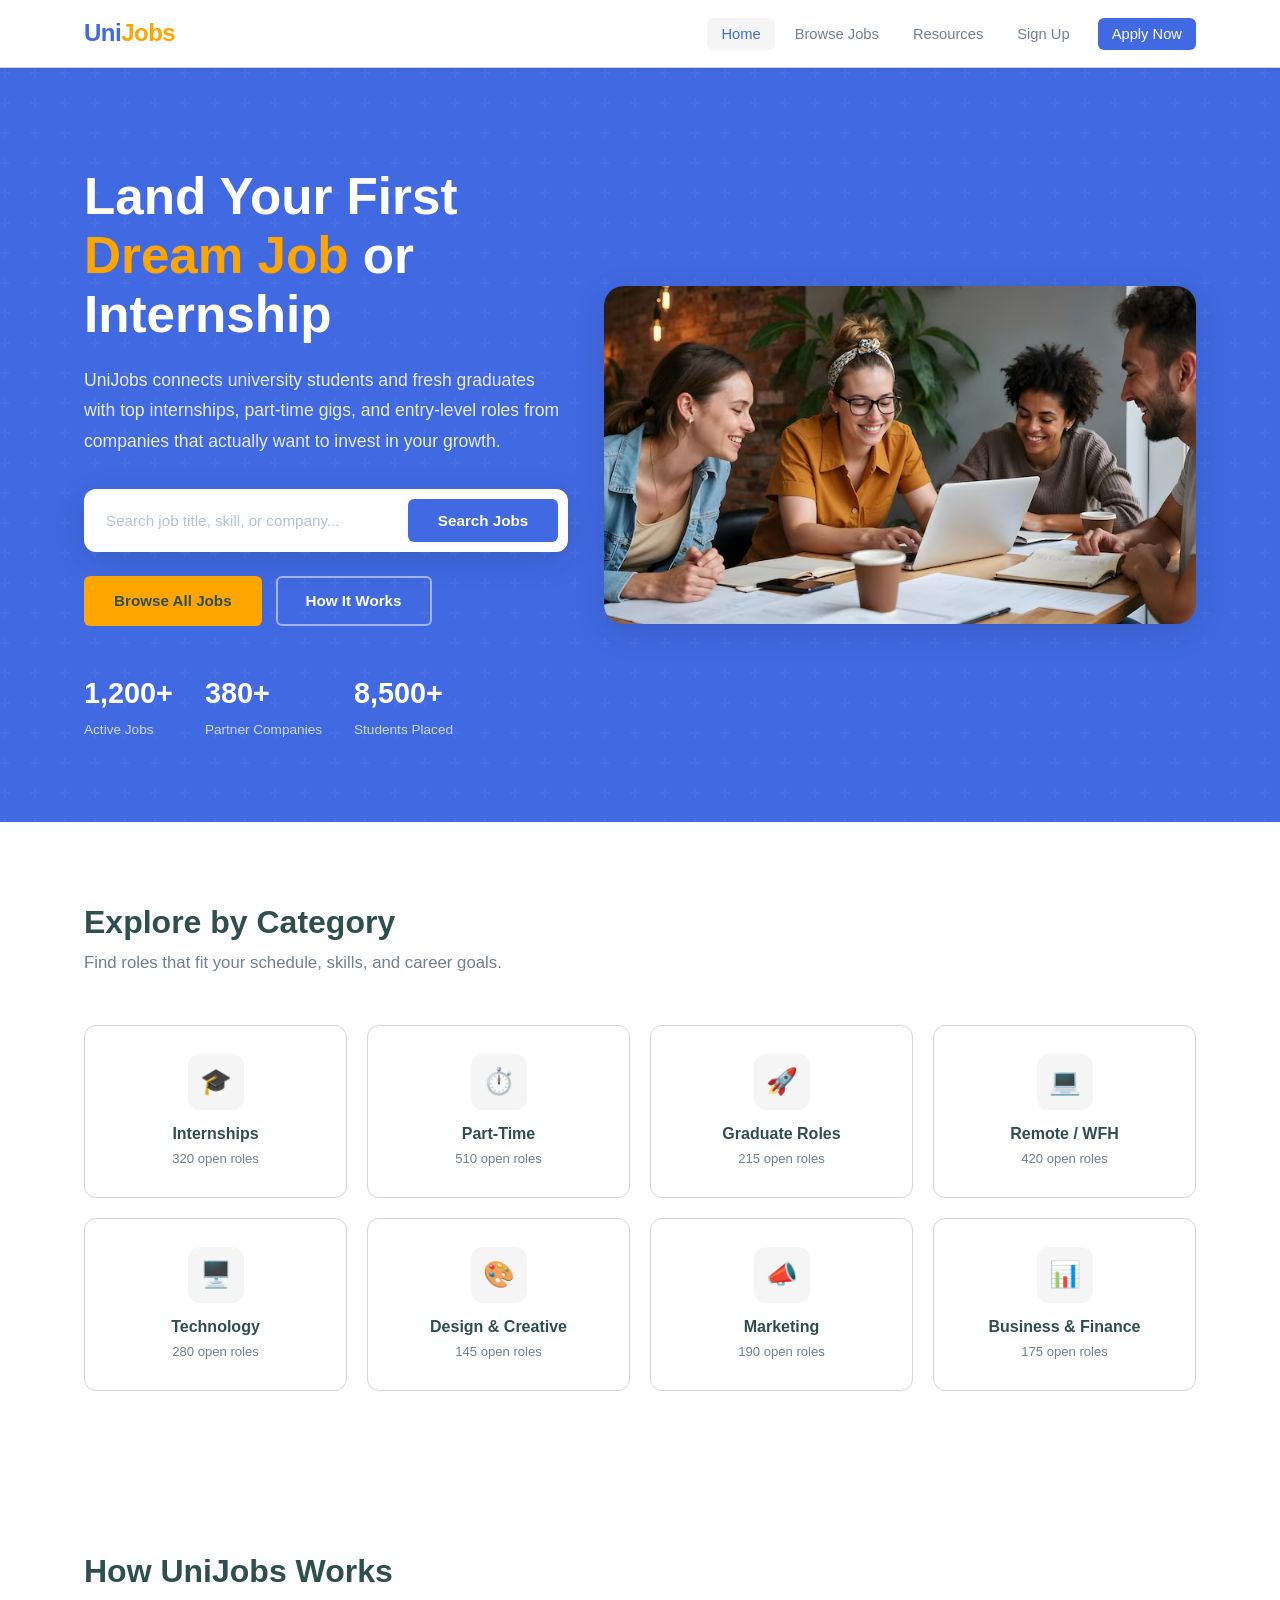
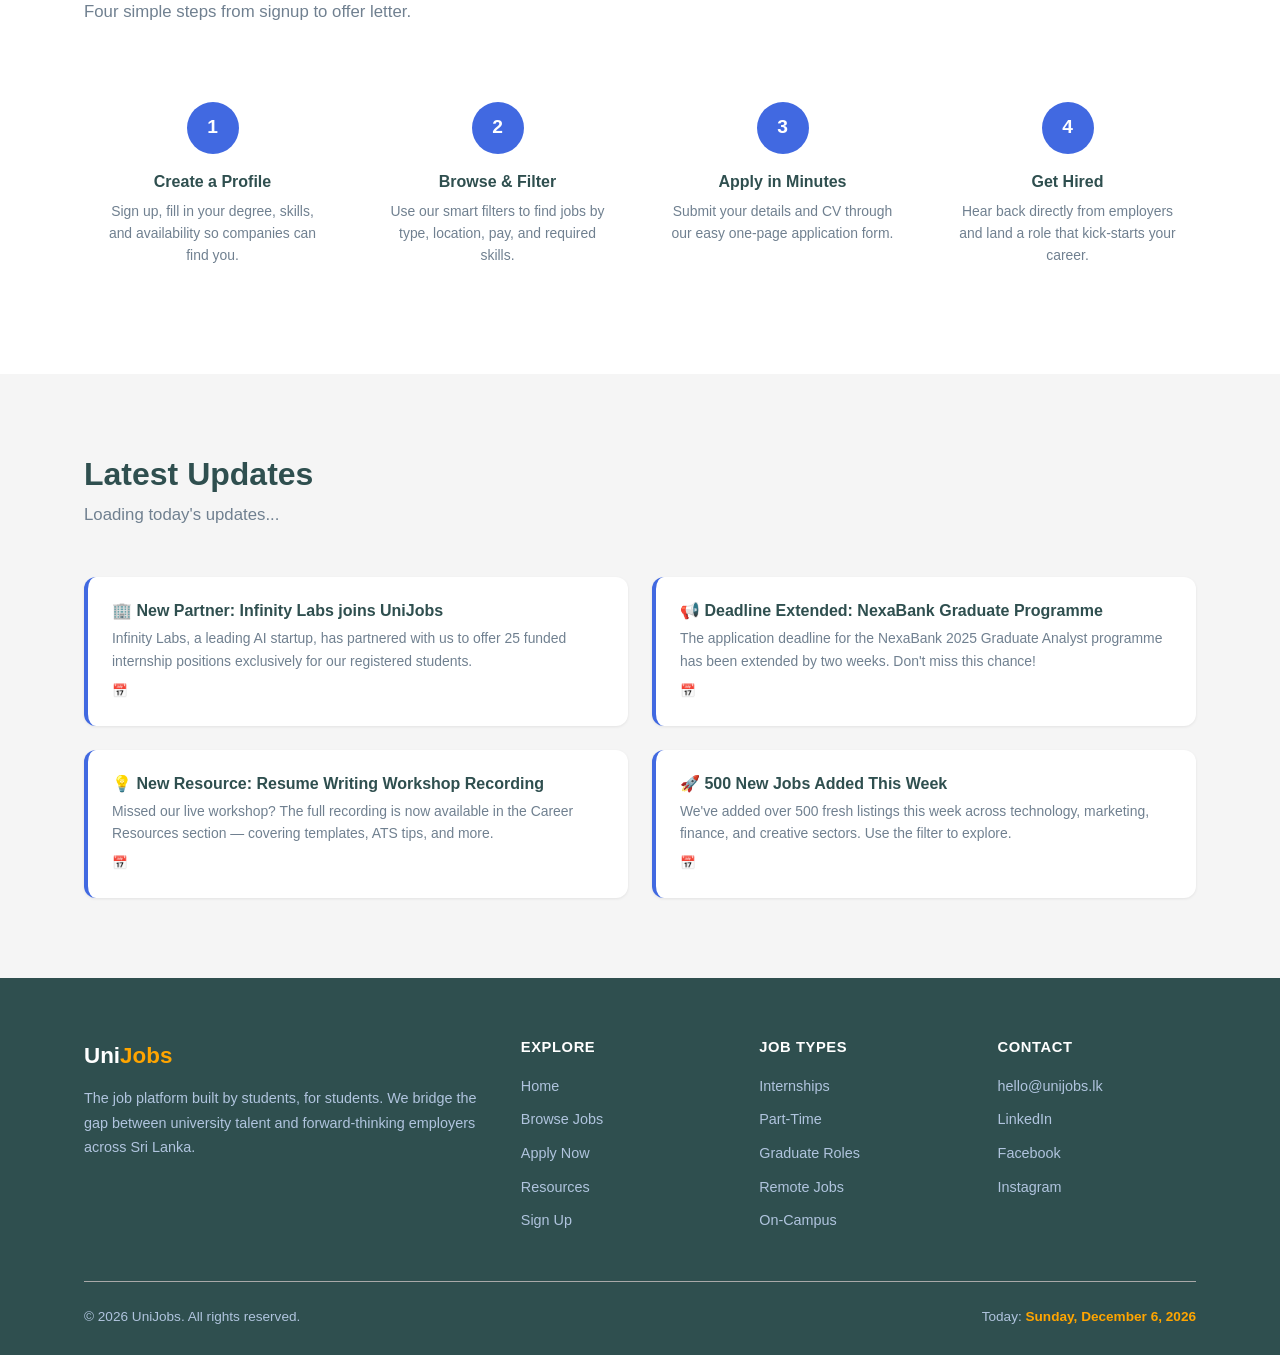
==== commit 0902a70f: "hi" ====
--- a/index.html
+++ b/index.html
@@ -4,19 +4,16 @@
     <meta charset="UTF-8" />
     <meta name="viewport" content="width=device-width, initial-scale=1.0" />
     <title>UniJobs — Find Student-Friendly Jobs & Internships</title>
-[]  <link rel="stylesheet" href="css/global.css" />
+    <link rel="stylesheet" href="css/global.css" />
     <link rel="stylesheet" href="css/index.css" />
     <script src="js/date.js" defer></script>
 </head>
 <body>
 
-   
     <nav class="navbar">
         <div class="container">
-            <!-- Logo -->
             <a href="index.html" class="logo">Uni<span>Jobs</span></a>
 
-            <!-- Nav Links -->
             <ul class="nav-links" id="navLinks">
                 <li><a href="index.html" class="active">Home</a></li>
                 <li><a href="jobs.html">Browse Jobs</a></li>
@@ -25,7 +22,6 @@
                 <li><a href="apply.html" class="nav-cta">Apply Now</a></li>
             </ul>
 
-            <!-- Mobile hamburger -->
             <div class="nav-toggle" id="navToggle" aria-label="Toggle menu">
                 <span></span>
                 <span></span>
@@ -33,13 +29,9 @@
             </div>
         </div>
     </nav>
-    <!-- END NAVBAR -->
-
-   <!--hero sc-->
+
     <section class="hero">
         <div class="container">
-
-            <!-- Left: headline + search -->
             <div class="hero-text">
                 <h1>
                     Land Your First <span class="highlight">Dream Job</span>
@@ -51,19 +43,16 @@
                     companies that actually want to invest in your growth.
                 </p>
 
-                <!-- Quick Search Bar -->
                 <div class="search-bar">
                     <input type="text" id="heroSearch" placeholder="Search job title, skill, or company..." />
                     <button class="btn btn-primary" onclick="handleHeroSearch()">Search Jobs</button>
                 </div>
 
-                <!-- CTA Buttons -->
                 <div class="hero-actions">
                     <a href="jobs.html" class="btn btn-accent">Browse All Jobs</a>
-                    <a href="about.html" class="btn btn-outline" style="color:#fff;border-color:rgba(255,255,255,.5);">How It Works</a>
-                </div>
-
-                <!-- Quick stats -->
+                    <a href="#how-it-works" class="btn btn-outline" style="color:#fff;border-color:rgba(255,255,255,.5);">How It Works</a>
+                </div>
+
                 <div class="hero-stats">
                     <div class="stat">
                         <strong>1,200+</strong>
@@ -80,17 +69,13 @@
                 </div>
             </div>
 
-            
             <div class="hero-image-wrap">
                 <img src="assets/home.avif"
                      alt="University student searching for jobs on laptop" />
             </div>
-
-        </div>
-    </section>
-    <!-- END HERO -->
-
-  
+        </div>
+    </section>
+
     <section class="section">
         <div class="container">
             <h2 class="section-title">Explore by Category</h2>
@@ -99,7 +84,6 @@
             </p>
 
             <div class="categories-grid">
-                <!-- Category cards -->
                 <div class="cat-card" onclick="window.location='jobs.html?cat=internship'">
                     <div class="cat-icon">🎓</div>
                     <h3>Internships</h3>
@@ -151,9 +135,7 @@
         </div>
     </section>
 
-
-    
-    <section class="section">
+    <section class="section" id="how-it-works">
         <div class="container">
             <h2 class="section-title">How UniJobs Works</h2>
             <p class="section-sub">Four simple steps from signup to offer letter.</p>
@@ -183,7 +165,6 @@
         </div>
     </section>
 
-   
     <section class="section updates-section">
         <div class="container">
             <h2 class="section-title">Latest Updates</h2>
@@ -238,14 +219,11 @@
             </div>
         </div>
     </section>
-   
-
-   
+
     <footer class="footer">
         <div class="container">
             <div class="footer-grid">
 
-                <!-- Brand column -->
                 <div class="footer-brand">
                     <div class="logo">Uni<span>Jobs</span></div>
                     <p>
@@ -255,7 +233,6 @@
                     </p>
                 </div>
 
-                <!-- Quick Links -->
                 <div class="footer-col">
                     <h4>Explore</h4>
                     <ul>
@@ -267,7 +244,6 @@
                     </ul>
                 </div>
 
-                <!-- Job Types -->
                 <div class="footer-col">
                     <h4>Job Types</h4>
                     <ul>
@@ -279,7 +255,6 @@
                     </ul>
                 </div>
 
-                <!-- Contact -->
                 <div class="footer-col">
                     <h4>Contact</h4>
                     <ul>
@@ -299,10 +274,5 @@
         </div>
     </footer>
 
-
-  
-    
-    <script src="js/date.js"></script>
-
 </body>
 </html>
--- a/css/index.css
+++ b/css/index.css
@@ -238,11 +238,11 @@
   .hero-image-wrap {
     display: none;
   }
-  .hero-actions, 
+  .hero-actions,
   .hero-stats {
     justify-content: center;
   }
-  .categories-grid, 
+  .categories-grid,
   .how-grid {
     grid-template-columns: repeat(2, 1fr);
   }
@@ -258,8 +258,8 @@
   .hero-text h1 {
     font-size: 33.6px;
   }
-  .categories-grid, 
-  .jobs-grid, 
+  .categories-grid,
+  .jobs-grid,
   .how-grid {
     grid-template-columns: 1fr;
   }
